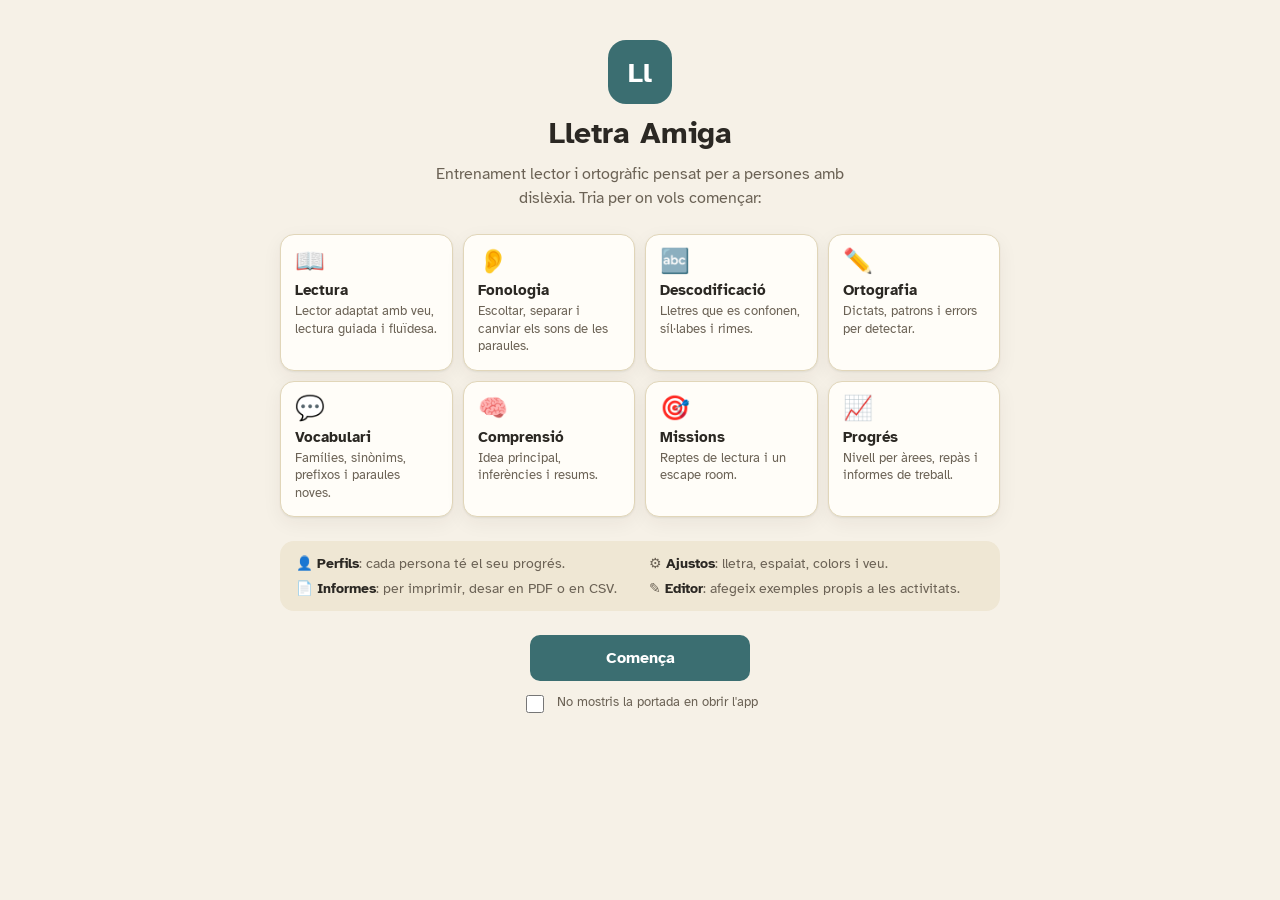
==== index.html @ 25973d30 "Lletra Amiga: app web, APK Android, contingut ampliat i informes - App web separada en HTML, CSS i J" ====
<!doctype html>
<html lang="ca">
<head>
  <meta charset="utf-8" />
  <meta name="viewport" content="width=device-width, initial-scale=1" />
  <title>Lletra Amiga</title>
  <meta name="description" content="Eina d'entrenament lector i ortogràfic per a persones amb dislèxia: lectura adaptada, exercicis i seguiment de progrés." />
  <link rel="preconnect" href="https://fonts.googleapis.com">
  <link rel="stylesheet" href="https://fonts.googleapis.com/css2?family=Atkinson+Hyperlegible:wght@400;700&family=Lexend:wght@400;500;600;700&display=swap">
  <link rel="stylesheet" href="css/styles.css">
</head>
<body>
<!-- ================= PORTADA ================= -->
<div class="cover" id="cover" role="dialog" aria-labelledby="coverTitle" hidden>
  <div class="cover-inner">
    <div class="cover-head">
      <div class="brand-mark" aria-hidden="true">Ll</div>
      <h1 id="coverTitle">Lletra Amiga</h1>
      <p class="cover-lead">Entrenament lector i ortogràfic pensat per a persones amb dislèxia. Tria per on vols començar:</p>
    </div>

    <div class="cover-grid">
      <button class="cover-card" data-go="panel-reader"><span class="cover-icon" aria-hidden="true">📖</span><span class="name">Lectura</span><span class="desc">Lector adaptat amb veu, lectura guiada i fluïdesa.</span></button>
      <button class="cover-card" data-go="panel-fonologia"><span class="cover-icon" aria-hidden="true">👂</span><span class="name">Fonologia</span><span class="desc">Escoltar, separar i canviar els sons de les paraules.</span></button>
      <button class="cover-card" data-go="panel-exercises"><span class="cover-icon" aria-hidden="true">🔤</span><span class="name">Descodificació</span><span class="desc">Lletres que es confonen, síl·labes i rimes.</span></button>
      <button class="cover-card" data-go="panel-dictation"><span class="cover-icon" aria-hidden="true">✏️</span><span class="name">Ortografia</span><span class="desc">Dictats, patrons i errors per detectar.</span></button>
      <button class="cover-card" data-go="panel-vocabulari"><span class="cover-icon" aria-hidden="true">💬</span><span class="name">Vocabulari</span><span class="desc">Famílies, sinònims, prefixos i paraules noves.</span></button>
      <button class="cover-card" data-go="panel-comprensio"><span class="cover-icon" aria-hidden="true">🧠</span><span class="name">Comprensió</span><span class="desc">Idea principal, inferències i resums.</span></button>
      <button class="cover-card" data-go="panel-missions"><span class="cover-icon" aria-hidden="true">🎯</span><span class="name">Missions</span><span class="desc">Reptes de lectura i un escape room.</span></button>
      <button class="cover-card" data-go="panel-progress"><span class="cover-icon" aria-hidden="true">📈</span><span class="name">Progrés</span><span class="desc">Nivell per àrees, repàs i informes de treball.</span></button>
    </div>

    <ul class="cover-tools">
      <li><span aria-hidden="true">👤</span> <b>Perfils</b>: cada persona té el seu progrés.</li>
      <li><span aria-hidden="true">⚙</span> <b>Ajustos</b>: lletra, espaiat, colors i veu.</li>
      <li><span aria-hidden="true">📄</span> <b>Informes</b>: per imprimir, desar en PDF o en CSV.</li>
      <li><span aria-hidden="true">✎</span> <b>Editor</b>: afegeix exemples propis a les activitats.</li>
    </ul>

    <div class="cover-actions">
      <button class="play-btn" id="coverStart">Comença</button>
      <label class="check-row"><input type="checkbox" id="coverSkip"> <span>No mostris la portada en obrir l'app</span></label>
    </div>
  </div>
</div>

<div class="app">
  <header class="topbar">
    <div class="brand">
      <button class="brand-mark brand-home" id="openCover" title="Portada" aria-label="Mostra la portada">Ll</button>
      <div>
        <p class="brand-name">Lletra Amiga</p>
        <p class="brand-tag">Entrenament lector i ortogràfic</p>
      </div>
    </div>
    <nav class="tabs" role="tablist" aria-label="Categories d'activitats" id="mainTabs">
      <button class="tab-btn" role="tab" aria-selected="true" data-target="panel-reader">Lectura</button>
      <button class="tab-btn" role="tab" aria-selected="false" data-target="panel-fonologia">Fonologia</button>
      <button class="tab-btn" role="tab" aria-selected="false" data-target="panel-exercises">Descodificació</button>
      <button class="tab-btn" role="tab" aria-selected="false" data-target="panel-dictation">Ortografia</button>
      <button class="tab-btn" role="tab" aria-selected="false" data-target="panel-vocabulari">Vocabulari</button>
      <button class="tab-btn" role="tab" aria-selected="false" data-target="panel-comprensio">Comprensió</button>
      <button class="tab-btn" role="tab" aria-selected="false" data-target="panel-missions">Missions</button>
      <button class="tab-btn" role="tab" aria-selected="false" data-target="panel-progress">Progrés</button>
    </nav>
    <div class="header-actions">
      <button class="icon-btn" id="openProfiles" aria-haspopup="dialog">👤 <span id="currentProfileName">Perfil 1</span></button>
      <button class="icon-btn" id="openSettings" aria-haspopup="dialog">⚙ Ajustos de lectura</button>
      <button class="icon-btn" id="openAccount" aria-haspopup="dialog" hidden>☁ <span id="accountLabel">Inicia sessió</span></button>
    </div>
  </header>

  <div class="content-banner" id="contentBanner" role="status" hidden>
    <span>Hi ha exemples nous disponibles.</span>
    <button class="ghost-btn" id="contentReload">Fes-los servir ara</button>
  </div>

  <!-- ================= READER ================= -->
  <section class="panel stack" id="panel-reader" role="tabpanel">
    <div class="card stack">
      <div>
        <p class="section-title">Lectura i fluïdesa</p>
        <p class="section-hint">Tria una activitat per començar.</p>
      </div>
      <div class="activity-grid" id="grid-lectura"></div>
      <div id="lector-detail" hidden class="stack">
        <button class="activity-back" id="lector-back">‹ Totes les activitats de lectura</button>
        <div>
          <p class="section-title">Lector adaptat</p>
          <p class="section-hint">Enganxa un text propi o tria'n un d'exemple. Ajusta la lletra, l'espaiat i el fons des d'«Ajustos de lectura».</p>
        </div>
        <div class="reader-toolbar">
          <select class="field" id="sampleSelect">
            <option value="">Tria un text d'exemple…</option>
            <option value="0">La biblioteca del barri</option>
            <option value="1">El dia de la fira</option>
            <option value="2">Un cap de setmana a la muntanya</option>
          </select>
          <button class="ghost-btn" id="loadSample">Carrega'l al lector</button>
        </div>
        <textarea class="field" id="ownText" placeholder="…o enganxa aquí el teu propi text i prem «Actualitza el text»."></textarea>
        <div class="reader-toolbar">
          <button class="ghost-btn" id="updateText">Actualitza el text</button>
          <button class="play-btn" id="playBtn">▶ Llegeix en veu alta</button>
          <button class="ghost-btn" id="stopBtn">Atura</button>
          <span class="section-hint" id="ttsNote"></span>
        </div>
        <div class="text-surface" id="readingSurface" data-tint="none">
          <div class="reading-text adaptive-text" id="readingText"></div>
        </div>
      </div>
      <div id="lectura-detail" hidden class="stack">
        <button class="activity-back" id="lectura-back">‹ Totes les activitats de lectura</button>
        <div id="lectura-view" class="stack"></div>
      </div>
    </div>
  </section>

  <!-- ================= DESCODIFICACIÓ ================= -->
  <section class="panel stack" id="panel-exercises" role="tabpanel" hidden>
    <div class="card stack">
      <div>
        <p class="section-title">Descodificació</p>
        <p class="section-hint">Activitats per treballar la lectura de paraules: reconeixement de lletres, síl·labes i estructura de la paraula.</p>
      </div>
      <div class="activity-grid" id="grid-descodificacio"></div>
      <div id="descodificacio-detail" hidden class="stack">
        <button class="activity-back" id="descodificacio-back">‹ Totes les activitats de descodificació</button>
        <div id="descodificacio-view" class="stack"></div>
      </div>
    </div>
  </section>

  <!-- ================= FONOLOGIA ================= -->
  <section class="panel stack" id="panel-fonologia" role="tabpanel" hidden>
    <div class="card stack">
      <div>
        <p class="section-title">Consciència fonològica</p>
        <p class="section-hint">Activitats centrades en el reconeixement i la manipulació dels sons de la llengua.</p>
      </div>
      <div class="activity-grid" id="grid-fonologia"></div>
      <div id="fonologia-detail" hidden class="stack">
        <button class="activity-back" id="fonologia-back">‹ Totes les activitats de fonologia</button>
        <div id="fonologia-view" class="stack"></div>
      </div>
    </div>
  </section>

  <!-- ================= ORTOGRAFIA ================= -->
  <section class="panel stack" id="panel-dictation" role="tabpanel" hidden>
    <div class="card stack">
      <div>
        <p class="section-title">Ortografia i escriptura</p>
        <p class="section-hint">Activitats de reconeixement i producció escrita per treballar l'ortografia.</p>
      </div>
      <div class="activity-grid" id="grid-ortografia"></div>
      <div id="ortografia-detail" hidden class="stack">
        <button class="activity-back" id="ortografia-back">‹ Totes les activitats d'ortografia</button>
        <div id="ortografia-view" class="stack"></div>
      </div>
    </div>
  </section>

  <!-- ================= VOCABULARI ================= -->
  <section class="panel stack" id="panel-vocabulari" role="tabpanel" hidden>
    <div class="card stack">
      <div>
        <p class="section-title">Vocabulari i morfologia</p>
        <p class="section-hint">Activitats per ampliar el vocabulari i treballar l'estructura de les paraules.</p>
      </div>
      <div class="activity-grid" id="grid-vocabulari"></div>
      <div id="vocabulari-detail" hidden class="stack">
        <button class="activity-back" id="vocabulari-back">‹ Totes les activitats de vocabulari</button>
        <div id="vocabulari-view" class="stack"></div>
      </div>
    </div>
  </section>

  <!-- ================= COMPRENSIÓ ================= -->
  <section class="panel stack" id="panel-comprensio" role="tabpanel" hidden>
    <div class="card stack">
      <div>
        <p class="section-title">Comprensió lectora</p>
        <p class="section-hint">Activitats per treballar la comprensió d'allò llegit, més enllà de la descodificació.</p>
      </div>
      <div class="activity-grid" id="grid-comprensio"></div>
      <div id="comprensio-detail" hidden class="stack">
        <button class="activity-back" id="comprensio-back">‹ Totes les activitats de comprensió</button>
        <div id="comprensio-view" class="stack"></div>
      </div>
    </div>
  </section>

  <!-- ================= MISSIONS ================= -->
  <section class="panel stack" id="panel-missions" role="tabpanel" hidden>
    <div class="card stack">
      <div>
        <p class="section-title">Missions i gamificació</p>
        <p class="section-hint">Reptes que donen una finalitat concreta a la lectura, combinant altres activitats.</p>
      </div>
      <div class="activity-grid" id="grid-missions"></div>
      <div id="missions-detail" hidden class="stack">
        <button class="activity-back" id="missions-back">‹ Totes les activitats de missions</button>
        <div id="missions-view" class="stack"></div>
      </div>
    </div>
  </section>

  <!-- ================= PROGRESS ================= -->
  <section class="panel stack" id="panel-progress" role="tabpanel" hidden>
    <div class="card stack">
      <div class="progress-head">
        <p class="section-title">El teu progrés</p>
        <button class="ghost-btn" id="openReport" aria-haspopup="dialog">📄 Informe de treball</button>
      </div>
      <div class="tiles" id="progressTiles"></div>
      <div>
        <p class="section-title" style="margin-bottom:2px;">Perfil de progrés</p>
        <p class="section-hint" style="margin-bottom:6px;">Nivell (1-5) estimat automàticament a partir de la teva precisió recent a cada àrea.</p>
        <div id="progressRadar"></div>
        <div class="level-grid" id="domainLevels" style="margin-top:12px;"></div>
      </div>
      <div>
        <p class="section-title" style="margin-bottom:10px;">Activitat dels últims 7 dies</p>
        <div class="week-chart" id="weekChart"></div>
      </div>
      <div>
        <p class="section-title" style="margin-bottom:6px;">Com t'ha anat llegir avui?</p>
        <div id="selfEvalWidget"></div>
      </div>
      <div>
        <p class="section-title" style="margin-bottom:2px;">Repàs espaiat i quadern d'errors</p>
        <p class="section-hint" style="margin-bottom:10px;">Els exercicis que et costen més es tornen a proposar aquí al cap d'uns dies, perquè els repassis just a temps.</p>
        <div id="reviewSection"></div>
      </div>
      <div>
        <p class="section-title" style="margin-bottom:10px;">Precisió per exercici</p>
        <div class="bar-rows" id="accuracyBars"></div>
      </div>
      <div class="reset-row">
        <button class="link-btn" id="resetProgress">Esborra tot el progrés desat</button>
      </div>
    </div>
  </section>
</div>

<div class="drawer-backdrop" id="drawerBackdrop" hidden>
  <div class="drawer" role="dialog" aria-label="Ajustos de lectura">
    <div class="drawer-head">
      <p class="section-title">Ajustos de lectura</p>
      <button class="close-btn" id="closeSettings" aria-label="Tanca els ajustos">✕</button>
    </div>

    <div class="field-group">
      <p class="field-label">Tema</p>
      <div class="segmented" id="themeSeg">
        <button data-value="light" aria-pressed="false">Clar</button>
        <button data-value="system" aria-pressed="true">Sistema</button>
        <button data-value="dark" aria-pressed="false">Fosc</button>
      </div>
    </div>

    <div class="field-group">
      <p class="field-label">Tipus de lletra</p>
      <div class="segmented" id="fontSeg">
        <button data-value="lexend" aria-pressed="true">Lexend</button>
        <button data-value="atkinson" aria-pressed="false">Atkinson</button>
      </div>
      <p class="field-note">Totes dues estan dissenyades per facilitar la lectura i diferenciar bé lletres com b/d/p/q.</p>
    </div>

    <div class="field-group">
      <p class="field-label">Mida del text</p>
      <input type="range" id="sizeRange" min="16" max="30" value="20" step="1">
      <div class="range-row"><span>Petit</span><span id="sizeValue">20px</span><span>Gran</span></div>
    </div>

    <div class="field-group">
      <p class="field-label">Interlineat</p>
      <input type="range" id="lineRange" min="1.3" max="2.2" value="1.8" step="0.1">
      <div class="range-row"><span>Ajustat</span><span id="lineValue">1.8</span><span>Ampli</span></div>
    </div>

    <div class="field-group">
      <p class="field-label">Espaiat entre lletres</p>
      <input type="range" id="trackRange" min="0" max="0.15" value="0.02" step="0.01">
      <div class="range-row"><span>Cap</span><span id="trackValue">0.02em</span><span>Molt</span></div>
    </div>

    <div class="field-group">
      <div class="toggle-row">
        <div>
          <p class="field-label">Ressaltar l'inici de les paraules</p>
          <p class="field-note">Marca en negreta el principi de cada paraula per guiar la lectura.</p>
        </div>
        <label class="switch">
          <input type="checkbox" id="bionicToggle">
          <span class="track"><span class="knob"></span></span>
        </label>
      </div>
    </div>

    <div class="field-group">
      <p class="field-label">To de fons del text</p>
      <div class="swatch-row" id="tintRow">
        <button class="swatch" data-tint="none" aria-pressed="true" style="background:var(--surface-2);" title="Cap"></button>
        <button class="swatch" data-tint="cream" aria-pressed="false" style="background:#F3ECD2;" title="Crema"></button>
        <button class="swatch" data-tint="blue" aria-pressed="false" style="background:#E2ECF4;" title="Blau"></button>
        <button class="swatch" data-tint="green" aria-pressed="false" style="background:#E4EFE1;" title="Verd"></button>
        <button class="swatch" data-tint="pink" aria-pressed="false" style="background:#F5E6EB;" title="Rosa"></button>
        <button class="swatch" data-tint="grey" aria-pressed="false" style="background:#E7E7E4;" title="Gris"></button>
      </div>
    </div>

    <div class="field-group">
      <p class="field-label">Velocitat de la veu</p>
      <input type="range" id="rateRange" min="0.6" max="1.2" value="0.9" step="0.05">
      <div class="range-row"><span>Lenta</span><span id="rateValue">0.9×</span><span>Normal</span></div>
    </div>

    <div class="field-group content-group">
      <p class="field-label">Exemples i contingut</p>
      <p class="field-note" id="contentSummary"></p>
      <label class="field-note" for="contentUrl">Adreça d'un paquet de contingut compartit (opcional). Cada vegada que s'obre l'app, se'n baixen les novetats.</label>
      <input class="field" id="contentUrl" type="url" inputmode="url" autocomplete="off" spellcheck="false" placeholder="https://…/contingut.json">
      <div class="reader-toolbar">
        <button class="ghost-btn" id="contentRefresh">Desa i actualitza</button>
        <a class="ghost-btn" id="contentEditor" href="editor.html">✎ Editor de contingut</a>
      </div>
      <p class="field-note" id="contentStatus" role="status"></p>
    </div>
  </div>
</div>

<div class="drawer-backdrop report-backdrop" id="reportBackdrop" hidden>
  <div class="report-shell" role="dialog" aria-label="Informe de treball">
    <div class="report-toolbar" id="reportToolbar"></div>
    <article class="report-doc" id="reportDoc"></article>
  </div>
</div>

<div class="drawer-backdrop" id="profileBackdrop" hidden>
  <div class="drawer" role="dialog" aria-label="Gestiona perfils">
    <div class="drawer-head">
      <p class="section-title">Perfils</p>
      <button class="close-btn" id="closeProfiles" aria-label="Tanca la gestió de perfils">✕</button>
    </div>
    <p class="section-hint">Cada perfil desa el seu propi progrés i ajustos de lectura en aquest dispositiu. Útil si diverses persones (per exemple, diferents alumnes) fan servir la mateixa app.</p>
    <div class="stack" id="profileList"></div>
    <div class="reader-toolbar">
      <input class="field" id="newProfileName" placeholder="Nom del nou perfil…" style="flex:1;">
      <button class="ghost-btn" id="addProfile">Afegeix perfil</button>
    </div>
  </div>
</div>

<div class="drawer-backdrop" id="accountBackdrop" hidden>
  <div class="drawer" role="dialog" aria-label="Compte">
    <div class="drawer-head">
      <p class="section-title">Compte</p>
      <button class="close-btn" id="closeAccount" aria-label="Tanca el compte">✕</button>
    </div>

    <div class="stack" id="accountSignedOut">
      <p class="section-hint">Inicia sessió per desar els perfils i el progrés al núvol i recuperar-los des de qualsevol dispositiu. El compte l'ha de crear una persona adulta (família o professional); els infants fan servir perfils dins del compte.</p>
      <div class="field-group">
        <label class="field-label" for="accountEmail">Correu electrònic</label>
        <input class="field" id="accountEmail" type="email" autocomplete="email" placeholder="nom@exemple.cat">
      </div>
      <label class="check-row">
        <input type="checkbox" id="accountAdult">
        <span>Confirmo que soc una persona adulta i que accepto la política de privacitat.</span>
      </label>
      <button class="play-btn" id="accountSend">Envia'm l'enllaç d'accés</button>
      <button class="ghost-btn" id="accountGoogle" hidden>Entra amb Google</button>
      <p class="field-note">No cal contrasenya: rebràs un enllaç per correu per entrar.</p>
    </div>

    <div class="stack" id="accountSignedIn" hidden>
      <p class="section-hint">Sessió iniciada com a <strong id="accountUserEmail"></strong>.</p>
      <p class="field-note" id="accountSyncState" aria-live="polite"></p>
      <div class="reader-toolbar">
        <button class="ghost-btn" id="accountSyncNow">Sincronitza ara</button>
        <button class="ghost-btn" id="accountSignOut">Tanca la sessió</button>
      </div>
      <p class="field-note">En tancar la sessió, els perfils s'esborren d'aquest dispositiu però continuen desats al compte.</p>
    </div>

    <p class="field-note" id="accountStatus" role="status" aria-live="polite"></p>
  </div>
</div>

<script src="js/config.js"></script>
<script src="js/cloud.js"></script>
<script src="js/banks.js"></script>
<script src="js/content.js"></script>
<script src="js/reports.js"></script>
<script src="js/app.js"></script>
</body>
</html>
---- css/styles.css ----
:root{
  --bg:#F6F1E7;
  --surface:#FFFDF8;
  --surface-2:#EFE7D4;
  --border:#E1D6B9;
  --ink:#2B2823;
  --ink-secondary:#6B6255;
  --ink-muted:#948A78;
  --accent:#3B6E71;
  --accent-strong:#2E5457;
  --accent-soft:#DCEAE9;
  --accent-contrast:#FFFFFF;
  --success:#3F7D4F;
  --success-soft:#E1EFE2;
  --warning:#A8722B;
  --warning-soft:#F6E9D3;
  --radius-sm:8px;
  --radius-md:14px;
  --radius-lg:22px;
  --shadow-card:0 1px 2px rgba(43,40,35,.07), 0 6px 20px rgba(43,40,35,.06);
  --font-display:'Atkinson Hyperlegible', 'Segoe UI', sans-serif;
  --font-reading:'Lexend', 'Segoe UI', sans-serif;
  --reading-size:20px;
  --reading-line:1.8;
  --reading-tracking:0.02em;
}
@media (prefers-color-scheme: dark){
  :root:not([data-theme="light"]){
    --bg:#1E1C17; --surface:#262319; --surface-2:#332E22; --border:#443E2E;
    --ink:#EEE7D7; --ink-secondary:#BBB09A; --ink-muted:#8C8474;
    --accent:#82BBB6; --accent-strong:#B3DAD5; --accent-soft:#2B4443; --accent-contrast:#12201F;
    --success:#83C08F; --success-soft:#243A2A; --warning:#E3B06B; --warning-soft:#3B2E17;
    --shadow-card:0 1px 2px rgba(0,0,0,.3), 0 6px 20px rgba(0,0,0,.35);
  }
}
:root[data-theme="dark"]{
  --bg:#1E1C17; --surface:#262319; --surface-2:#332E22; --border:#443E2E;
  --ink:#EEE7D7; --ink-secondary:#BBB09A; --ink-muted:#8C8474;
  --accent:#82BBB6; --accent-strong:#B3DAD5; --accent-soft:#2B4443; --accent-contrast:#12201F;
  --success:#83C08F; --success-soft:#243A2A; --warning:#E3B06B; --warning-soft:#3B2E17;
  --shadow-card:0 1px 2px rgba(0,0,0,.3), 0 6px 20px rgba(0,0,0,.35);
}

*{box-sizing:border-box;}
body{
  background:var(--bg);
  color:var(--ink);
  font-family:var(--font-display);
  -webkit-font-smoothing:antialiased;
}
h1,h2,h3{font-family:var(--font-display); text-wrap:balance; margin:0;}
p{margin:0;}
button{font-family:inherit; cursor:pointer;}
input,select,textarea{font-family:inherit;}
:focus-visible{outline:3px solid var(--accent); outline-offset:2px;}

.app{max-width:920px; margin:0 auto; padding:20px 20px 64px;}

/* ---------- Header ---------- */
.topbar{
  display:flex; align-items:center; gap:16px; flex-wrap:wrap;
  padding:14px 0 18px; border-bottom:1px solid var(--border); margin-bottom:20px;
}
.brand{display:flex; align-items:center; gap:12px;}
.brand-mark{
  width:44px; height:44px; border-radius:12px; background:var(--accent); color:var(--accent-contrast);
  display:flex; align-items:center; justify-content:center; font-weight:700; font-size:19px; flex:none;
  letter-spacing:0.01em;
}
.brand-name{font-size:19px; font-weight:700; color:var(--ink); line-height:1.2;}
.brand-tag{font-size:12.5px; color:var(--ink-secondary); margin-top:2px;}

.tabs{display:flex; gap:4px; background:var(--surface-2); padding:4px; border-radius:999px; flex-wrap:wrap;}
.tab-btn{
  border:none; background:transparent; color:var(--ink-secondary); font-size:14.5px; font-weight:600;
  padding:9px 16px; border-radius:999px; white-space:nowrap;
}
.tab-btn[aria-selected="true"]{background:var(--accent); color:var(--accent-contrast);}
.tab-btn:hover:not([aria-selected="true"]){background:var(--surface); color:var(--ink);}

.header-actions{margin-left:auto; display:flex; gap:8px;}
.icon-btn{
  display:flex; align-items:center; gap:8px; background:var(--surface); border:1px solid var(--border);
  color:var(--ink); font-size:14px; font-weight:600; padding:10px 14px; border-radius:999px;
}
.icon-btn:hover{border-color:var(--accent);}

/* ---------- Panels & cards ---------- */
.panel[hidden]{display:none;}
.card{
  background:var(--surface); border:1px solid var(--border); border-radius:var(--radius-lg);
  box-shadow:var(--shadow-card); padding:22px;
}
.stack{display:flex; flex-direction:column; gap:18px;}
.stack[hidden]{display:none;}
.section-title{font-size:15.5px; font-weight:700; color:var(--ink); margin-bottom:2px;}
.section-hint{font-size:13.5px; color:var(--ink-secondary); line-height:1.5;}

.subtabs{display:flex; gap:8px; flex-wrap:wrap;}
.subtab-btn{
  border:1px solid var(--border); background:var(--surface); color:var(--ink-secondary);
  font-size:13.5px; font-weight:600; padding:8px 14px; border-radius:10px;
}
.subtab-btn[aria-selected="true"]{border-color:var(--accent); background:var(--accent-soft); color:var(--accent-strong);}

/* ---------- Reader ---------- */
.reader-toolbar{display:flex; gap:10px; flex-wrap:wrap; align-items:center;}
select.field, textarea.field, input.field{
  background:var(--surface-2); border:1px solid var(--border); border-radius:10px; color:var(--ink);
  padding:9px 12px; font-size:13.5px;
}
.play-btn{
  display:flex; align-items:center; gap:8px; background:var(--accent); color:var(--accent-contrast);
  border:none; border-radius:10px; padding:10px 18px; font-size:14px; font-weight:700;
}
.play-btn:hover{background:var(--accent-strong);}
.ghost-btn{
  background:transparent; border:1px solid var(--border); color:var(--ink-secondary);
  border-radius:10px; padding:10px 14px; font-size:13.5px; font-weight:600;
}
.ghost-btn:hover{border-color:var(--accent); color:var(--accent-strong);}

.text-surface{
  border-radius:var(--radius-md); padding:26px; min-height:180px;
  background:var(--surface-2); border:1px solid var(--border);
}
.text-surface[data-tint="cream"]{background:#F3ECD2; border-color:#E4D9AE; color:#332B12;}
.text-surface[data-tint="blue"]{background:#E2ECF4; border-color:#C9DBEA; color:#1E2C38;}
.text-surface[data-tint="green"]{background:#E4EFE1; border-color:#CBE0C4; color:#20301E;}
.text-surface[data-tint="pink"]{background:#F5E6EB; border-color:#E9CBD6; color:#3A222A;}
.text-surface[data-tint="grey"]{background:#E7E7E4; border-color:#D2D2CC; color:#252420;}

.reading-text, .adaptive-text{
  font-family:var(--font-reading); font-size:var(--reading-size); line-height:var(--reading-line);
  letter-spacing:var(--reading-tracking); max-width:66ch;
}
.reading-text .word{padding:0 1px; border-radius:4px;}
.reading-text .word.active{background:var(--accent-soft); color:var(--accent-strong); box-shadow:0 0 0 2px var(--accent-soft);}

textarea.field{width:100%; min-height:90px; resize:vertical; line-height:1.5;}

/* ---------- Settings drawer ---------- */
.drawer-backdrop{
  position:fixed; inset:0; background:rgba(20,18,14,.35); display:flex; justify-content:flex-end; z-index:50;
}
.drawer-backdrop[hidden]{display:none;}
.drawer{
  width:min(360px, 92vw); height:100%; background:var(--surface); border-left:1px solid var(--border);
  padding:22px; overflow-y:auto; display:flex; flex-direction:column; gap:20px;
}
.drawer-head{display:flex; align-items:center; justify-content:space-between;}
.field-group{display:flex; flex-direction:column; gap:8px;}
.field-label{font-size:13px; font-weight:700; color:var(--ink);}
.field-note{font-size:12px; color:var(--ink-muted);}
.segmented{display:flex; background:var(--surface-2); border-radius:10px; padding:3px; gap:3px;}
.segmented button{
  flex:1; border:none; background:transparent; color:var(--ink-secondary); font-size:12.5px; font-weight:600;
  padding:8px 6px; border-radius:8px;
}
.segmented button[aria-pressed="true"]{background:var(--accent); color:var(--accent-contrast);}
input[type="range"]{width:100%; accent-color:var(--accent);}
.range-row{display:flex; justify-content:space-between; font-size:11.5px; color:var(--ink-muted);}
.swatch-row{display:flex; gap:8px; flex-wrap:wrap;}
.swatch{
  width:34px; height:34px; border-radius:9px; border:2px solid var(--border); cursor:pointer;
}
.swatch[aria-pressed="true"]{border-color:var(--accent); box-shadow:0 0 0 2px var(--accent-soft);}
.toggle-row{display:flex; align-items:center; justify-content:space-between; gap:12px;}
.switch{position:relative; width:42px; height:24px; flex:none;}
.switch input{opacity:0; width:0; height:0;}
.switch .track{position:absolute; inset:0; background:var(--surface-2); border:1px solid var(--border); border-radius:999px; transition:.15s;}
.switch .knob{position:absolute; top:2px; left:2px; width:18px; height:18px; border-radius:50%; background:var(--ink-muted); transition:.15s;}
.switch input:checked + .track{background:var(--accent-soft); border-color:var(--accent);}
.switch input:checked + .track .knob{transform:translateX(18px); background:var(--accent);}
.close-btn{background:none; border:none; color:var(--ink-secondary); font-size:20px; line-height:1; padding:4px;}

/* ---------- Exercises ---------- */
.letters-grid{
  display:grid; grid-template-columns:repeat(auto-fill, minmax(52px,1fr)); gap:8px;
}
.letter-cell{
  aspect-ratio:1; border-radius:10px; border:1px solid var(--border); background:var(--surface-2);
  font-family:var(--font-reading); font-size:26px; color:var(--ink); display:flex; align-items:center; justify-content:center;
}
.letter-cell:hover:not(:disabled){border-color:var(--accent);}
.letter-cell.selected{background:var(--accent-soft); border-color:var(--accent); color:var(--accent-strong);}
.letter-cell.found{background:var(--success-soft); border-color:var(--success); color:var(--success);}
.letter-cell.wrong{background:var(--warning-soft); border-color:var(--warning); color:var(--warning);}
.letter-cell:disabled{cursor:default;}

.prompt-word{font-size:38px; font-weight:600; font-family:var(--font-reading);}
.choice-row{display:flex; gap:10px; flex-wrap:wrap;}
.choice-btn{
  background:var(--surface-2); border:1px solid var(--border); color:var(--ink); font-family:var(--font-reading);
  font-size:17px; font-weight:600; padding:12px 20px; border-radius:12px; min-width:64px;
}
.choice-btn:hover:not(:disabled){border-color:var(--accent);}
.choice-btn.correct{background:var(--success-soft); border-color:var(--success); color:var(--success);}
.choice-btn.incorrect{background:var(--warning-soft); border-color:var(--warning); color:var(--warning);}
.choice-btn.selected{background:var(--accent-soft); border-color:var(--accent); color:var(--accent-strong);}

.feedback-banner{
  display:flex; align-items:center; gap:10px; padding:12px 14px; border-radius:10px; font-size:14px; font-weight:600;
}
.feedback-banner.ok{background:var(--success-soft); color:var(--success);}
.feedback-banner.bad{background:var(--warning-soft); color:var(--warning);}

.score-pill{font-size:12.5px; font-weight:700; color:var(--ink-secondary); font-variant-numeric:tabular-nums;}

.dict-word{font-size:14px; color:var(--ink-secondary); margin-top:4px;}
.dict-word b{color:var(--ink); font-weight:700;}
.diff-line{display:flex; flex-wrap:wrap; gap:6px; font-family:var(--font-reading); font-size:var(--reading-size); line-height:1.7;}
.diff-line span{padding:1px 3px; border-radius:5px;}
.diff-line span.match{background:var(--success-soft); color:var(--success);}
.diff-line span.miss{background:var(--warning-soft); color:var(--warning);}

/* ---------- Progress ---------- */
.tiles{display:grid; grid-template-columns:repeat(auto-fit, minmax(140px,1fr)); gap:12px;}
.tile{background:var(--surface-2); border:1px solid var(--border); border-radius:var(--radius-md); padding:16px;}
.tile-value{font-size:26px; font-weight:700; font-variant-numeric:tabular-nums; color:var(--ink);}
.tile-label{font-size:12.5px; color:var(--ink-secondary); margin-top:4px;}

.week-chart{display:flex; align-items:flex-end; gap:10px; height:120px; padding-top:14px;}
.week-col{flex:1; display:flex; flex-direction:column; align-items:center; gap:6px; height:100%; justify-content:flex-end;}
.week-bar{width:100%; max-width:30px; background:var(--accent); border-radius:6px 6px 3px 3px; min-height:4px;}
.week-col.today .week-bar{background:var(--accent-strong); box-shadow:0 0 0 2px var(--accent-soft);}
.week-count{font-size:11px; color:var(--ink-muted); font-variant-numeric:tabular-nums;}
.week-label{font-size:12px; color:var(--ink-secondary); font-weight:600;}

.bar-rows{display:flex; flex-direction:column; gap:12px;}
.bar-row{display:grid; grid-template-columns:110px 1fr 48px; align-items:center; gap:12px; font-size:13px;}
.bar-row .label{color:var(--ink-secondary); font-weight:600;}
.bar-track{height:10px; background:var(--surface-2); border-radius:999px; overflow:hidden;}
.bar-fill{height:100%; background:var(--accent); border-radius:999px;}
.bar-row .value{text-align:right; font-variant-numeric:tabular-nums; color:var(--ink);}

.reset-row{display:flex; justify-content:flex-end;}
.link-btn{background:none; border:none; color:var(--ink-muted); font-size:12.5px; text-decoration:underline; padding:4px;}
.link-btn:hover{color:var(--warning);}

/* ---------- Progress profile (Fase 8) ---------- */
.radar-wrap{display:flex; justify-content:center; padding:6px 0;}
.level-grid{display:grid; grid-template-columns:repeat(auto-fit, minmax(160px,1fr)); gap:10px;}
.level-card{background:var(--surface-2); border:1px solid var(--border); border-radius:var(--radius-sm); padding:10px 12px; display:flex; align-items:center; justify-content:space-between; gap:8px;}
.level-card .name{font-size:12.5px; font-weight:600; color:var(--ink-secondary);}
.level-pill{background:var(--accent-soft); color:var(--accent-strong); font-size:12px; font-weight:700; padding:3px 9px; border-radius:999px; white-space:nowrap;}

.eval-row{display:flex; gap:8px; flex-wrap:wrap;}
.eval-btn{border:1px solid var(--border); background:var(--surface); font-size:20px; padding:8px 12px; border-radius:10px; line-height:1;}
.eval-btn.active{border-color:var(--accent); background:var(--accent-soft); box-shadow:0 0 0 2px var(--accent-soft);}
.eval-note{font-size:12.5px; color:var(--ink-secondary); margin-top:8px;}

.review-list{display:flex; flex-direction:column; gap:8px;}
.review-item{display:flex; align-items:center; gap:10px; background:var(--surface-2); border:1px solid var(--border); border-radius:var(--radius-sm); padding:10px 12px; flex-wrap:wrap;}
.review-item .name{flex:1; min-width:140px; font-size:13.5px; font-weight:600; color:var(--ink);}
.due-badge{font-size:11.5px; font-weight:700; padding:3px 9px; border-radius:999px; white-space:nowrap;}
.due-badge.today{background:var(--warning-soft); color:var(--warning);}
.due-badge.upcoming{background:var(--surface); color:var(--ink-muted); border:1px solid var(--border);}
.sema-row{display:flex; gap:4px; flex-wrap:wrap;}
.sema-btn{border:1px solid var(--border); background:var(--surface); font-size:11.5px; padding:5px 8px; border-radius:8px; color:var(--ink-secondary);}
.sema-btn:hover{border-color:var(--accent); color:var(--accent-strong);}
.review-empty{font-size:13.5px; color:var(--ink-secondary); padding:4px 0;}

@media (max-width:640px){
  .bar-row{grid-template-columns:88px 1fr 40px;}
  .prompt-word{font-size:30px;}
}

/* ---------- Activity grid ---------- */
.activity-grid{display:grid; grid-template-columns:repeat(auto-fill, minmax(220px,1fr)); gap:12px;}
.activity-grid[hidden]{display:none;}
.activity-card{
  text-align:left; background:var(--surface-2); border:1px solid var(--border); border-radius:var(--radius-md);
  padding:16px; display:flex; flex-direction:column; gap:6px; min-height:92px;
}
.activity-card:hover:not(:disabled){border-color:var(--accent);}
.activity-card:disabled{opacity:.55; cursor:default;}
.activity-card .name{font-size:14.5px; font-weight:700; color:var(--ink);}
.activity-card .desc{font-size:12.5px; color:var(--ink-secondary); line-height:1.4;}
.activity-card .soon{font-size:11px; font-weight:700; color:var(--warning); text-transform:uppercase; letter-spacing:.03em;}
.activity-back{
  align-self:flex-start; display:inline-flex; align-items:center; gap:6px; cursor:pointer;
  background:var(--accent-soft); color:var(--accent-strong); border:1px solid var(--accent);
  border-radius:999px; padding:8px 16px; font-weight:700; font-size:14px;
}
.activity-back:hover{background:var(--surface); }

/* Activitat oberta: pantalla pròpia; per canviar d'activitat o de categoria cal tornar enrere. */
html.in-activity .tabs{display:none;}
html.in-activity .panel > .card > :first-child{display:none;}
.soon-block{margin-top:6px; padding-top:18px; border-top:1px solid var(--border);}

/* ---------- Profile modal ---------- */
#profileBackdrop{align-items:center; justify-content:center; padding:20px;}
#profileBackdrop .drawer{width:min(420px, 92vw); height:auto; max-height:80vh; border-radius:var(--radius-lg);}
.profile-row{
  display:flex; align-items:center; gap:6px; padding:10px 12px; border-radius:12px;
  border:1px solid var(--border); background:var(--surface-2);
}
.profile-row[data-active="true"]{border-color:var(--accent); background:var(--accent-soft);}
.profile-row .name{
  flex:1; text-align:left; background:none; border:none; padding:2px 0;
  font-family:inherit; font-size:14px; font-weight:600; color:var(--ink);
}
.profile-row .mini-btn{
  background:none; border:none; color:var(--ink-secondary); font-size:15px; padding:5px 7px; border-radius:8px;
}
.profile-row .mini-btn:hover:not(:disabled){color:var(--accent-strong); background:var(--surface);}
.profile-row .mini-btn:disabled{opacity:.35; cursor:default;}

/* ---------- Compte (js/cloud.js) ---------- */
.icon-btn[hidden], .ghost-btn[hidden], .play-btn[hidden]{display:none;}
.check-row{display:flex; gap:10px; align-items:flex-start; font-size:13px; color:var(--ink-secondary); line-height:1.45;}
.check-row input{margin-top:2px; width:18px; height:18px; accent-color:var(--accent); flex:none;}
#accountSend{justify-content:center;}

/* ---------- Contingut (js/content.js) ---------- */
.content-banner{
  display:flex; align-items:center; justify-content:space-between; gap:12px; flex-wrap:wrap;
  background:var(--accent-soft); color:var(--accent-strong); border:1px solid var(--accent);
  border-radius:var(--radius-md); padding:10px 14px; margin-bottom:16px; font-size:14px; font-weight:600;
}
.content-banner[hidden], .content-group[hidden]{display:none;}
a.ghost-btn{text-decoration:none; display:inline-flex; align-items:center;}

/* ---------- Informe de treball (js/reports.js) ---------- */
.progress-head{display:flex; align-items:center; justify-content:space-between; gap:12px; flex-wrap:wrap;}
.progress-head .ghost-btn[hidden]{display:none;}
.report-backdrop{justify-content:center; align-items:flex-start; padding:24px 16px; overflow-y:auto; overscroll-behavior:contain;}
.report-shell{
  width:min(860px, 100%); background:var(--surface); border:1px solid var(--border);
  border-radius:var(--radius-lg); box-shadow:var(--shadow-card); display:flex; flex-direction:column;
}
.report-toolbar{padding:18px 22px; border-bottom:1px solid var(--border); display:flex; flex-direction:column; gap:14px;}
.report-bar-head{display:flex; align-items:center; justify-content:space-between;}
.report-controls{display:flex; gap:12px; flex-wrap:wrap; align-items:flex-end;}
.report-controls .field-group{min-width:200px; flex:1;}
.report-custom{display:flex; gap:12px; flex-wrap:wrap; flex:1 1 100%;}
.report-custom[hidden]{display:none;}
.report-custom .field-group{min-width:150px;}

.report-doc{padding:26px 30px 32px; color:var(--ink); font-size:14px; line-height:1.5;}
.report-doc section{margin-top:22px;}
.report-doc h1{font-size:22px;}
.report-doc h2{font-size:15.5px; margin-bottom:10px; padding-bottom:6px; border-bottom:1px solid var(--border);}
.r-head{display:flex; align-items:center; gap:14px;}
.r-brand{width:44px; height:44px; border-radius:12px; background:var(--accent); color:var(--accent-contrast); display:flex; align-items:center; justify-content:center; font-weight:700; font-size:19px; flex:none;}
.r-sub{font-size:13px; color:var(--ink-secondary);}
.r-meta{display:flex; flex-wrap:wrap; gap:10px 28px; margin:18px 0 0; padding:12px 16px; background:var(--surface-2); border-radius:var(--radius-sm);}
.r-meta dt{font-size:11.5px; color:var(--ink-secondary); text-transform:uppercase; letter-spacing:.04em;}
.r-meta dd{margin:2px 0 0; font-weight:700;}
.r-tiles{display:grid; grid-template-columns:repeat(auto-fit, minmax(150px,1fr)); gap:10px;}
.r-tile{background:var(--surface-2); border:1px solid var(--border); border-radius:var(--radius-sm); padding:12px 14px; display:flex; flex-direction:column; gap:2px;}
.r-tile-v{font-size:22px; font-weight:700; font-variant-numeric:tabular-nums;}
.r-tile-l{font-size:12.5px; color:var(--ink-secondary);}
.r-note{font-size:12.5px; color:var(--ink-secondary); margin-top:8px;}
.r-empty{margin-top:10px; color:var(--ink-secondary);}
.r-list{margin:0; padding-left:20px; display:flex; flex-direction:column; gap:4px;}
.r-scroll{overflow-x:auto;}
.r-table{width:100%; border-collapse:collapse; font-size:13.5px;}
.r-table th{text-align:left; font-size:12px; color:var(--ink-secondary); font-weight:700; padding:6px 8px; border-bottom:1px solid var(--border);}
.r-table td{padding:7px 8px; border-bottom:1px solid var(--border); vertical-align:middle;}
.r-table .n{text-align:right; font-variant-numeric:tabular-nums; white-space:nowrap;}
.r-bar{display:inline-block; width:90px; height:8px; background:var(--surface-2); border-radius:999px; overflow:hidden; vertical-align:middle; margin-right:6px;}
.r-bar-fill{display:block; height:100%; background:var(--accent); border-radius:999px;}
.r-chart{display:flex; align-items:flex-end; gap:3px; height:130px; padding-top:16px;}
.r-col{flex:1; min-width:0; height:100%; display:flex; flex-direction:column; align-items:center; justify-content:flex-end; gap:3px;}
.r-col-bar{width:100%; max-width:22px; background:var(--accent); border-radius:4px 4px 2px 2px; min-height:2px;}
.r-col-v{font-size:10px; color:var(--ink-muted); font-variant-numeric:tabular-nums;}
.r-col-l{font-size:9.5px; color:var(--ink-secondary); white-space:nowrap; overflow:hidden; max-width:100%;}
.r-evals{display:flex; flex-wrap:wrap; gap:8px;}
.r-eval{background:var(--surface-2); border:1px solid var(--border); border-radius:999px; padding:4px 10px; font-size:13px;}
.r-notes{width:100%; min-height:110px;}
.print-only{display:none;}
.r-notes-print{min-height:90px; border:1px solid var(--border); border-radius:var(--radius-sm); padding:10px 12px; white-space:normal;}

@media (max-width:640px){
  .report-backdrop{padding:0;}
  .report-shell{border-radius:0; border:none; min-height:100%;}
  .report-doc{padding:18px 16px 28px;}
  .report-toolbar{padding:14px 16px;}
  .r-bar{display:none;}
  .r-table{font-size:13px;}
  .r-table th, .r-table td{padding:6px 5px;}
}

@media print{
  @page{ margin:16mm 14mm; }
  /* L'informe s'imprimeix sempre amb colors clars, encara que l'app estigui en tema fosc. */
  :root{
    --bg:#fff !important; --surface:#fff !important; --surface-2:#F3F0E8 !important; --border:#D6CFBF !important;
    --ink:#111 !important; --ink-secondary:#444 !important; --ink-muted:#666 !important;
    --accent:#3B6E71 !important; --accent-strong:#2E5457 !important; --accent-contrast:#fff !important;
  }
  body.report-open{background:#fff;}
  body.report-open > *:not(#reportBackdrop){display:none !important;}
  body.report-open #reportBackdrop{position:static; display:block; padding:0; background:none; overflow:visible;}
  body.report-open .report-shell{border:none; box-shadow:none; width:auto; margin:0; border-radius:0;}
  body.report-open .report-toolbar, body.report-open .no-print{display:none !important;}
  body.report-open .print-only{display:block;}
  .report-doc{padding:0; color:#000; font-size:11.5pt;}
  .report-doc section{break-inside:auto;}
  .report-doc h2{break-after:avoid;}
  .r-table tr, .r-tile, .r-break-avoid{break-inside:avoid;}
  .r-bar, .r-bar-fill, .r-col-bar, .r-brand, .r-meta, .r-tile{-webkit-print-color-adjust:exact; print-color-adjust:exact;}
}

/* ---------- Portada ---------- */
.brand-home{border:none; cursor:pointer; font-family:inherit;}
.cover{position:fixed; inset:0; z-index:70; background:var(--bg); overflow-y:auto; overscroll-behavior:contain;}
.cover[hidden]{display:none;}
body.cover-open{overflow:hidden;}
.cover-inner{max-width:760px; margin:0 auto; padding:40px 20px 48px; display:flex; flex-direction:column; gap:24px;}
.cover-head{text-align:center; display:flex; flex-direction:column; align-items:center; gap:10px;}
.cover-head .brand-mark{width:64px; height:64px; border-radius:18px; font-size:28px;}
.cover-head h1{font-size:30px;}
.cover-lead{font-size:16px; color:var(--ink-secondary); line-height:1.5; max-width:46ch;}
.cover-grid{display:grid; grid-template-columns:repeat(auto-fill, minmax(165px,1fr)); gap:10px;}
.cover-card{
  text-align:left; background:var(--surface); border:1px solid var(--border); border-radius:var(--radius-md);
  padding:14px; display:flex; flex-direction:column; gap:4px; box-shadow:var(--shadow-card); color:var(--ink);
}
.cover-card:hover{border-color:var(--accent);}
.cover-icon{font-size:24px; line-height:1; margin-bottom:4px;}
.cover-card .name{font-size:15px; font-weight:700;}
.cover-card .desc{font-size:12.5px; color:var(--ink-secondary); line-height:1.4;}
.cover-tools{list-style:none; margin:0; padding:14px 16px; background:var(--surface-2); border-radius:var(--radius-md);
  display:grid; grid-template-columns:repeat(auto-fit, minmax(260px,1fr)); gap:8px 18px; font-size:13.5px; color:var(--ink-secondary);}
.cover-tools b{color:var(--ink);}
.cover-actions{display:flex; flex-direction:column; align-items:center; gap:12px;}
.cover-actions .play-btn{min-width:220px; justify-content:center; font-size:16px; padding:13px 24px;}
@media (max-width:640px){
  .cover-inner{padding:28px 14px 36px; gap:18px;}
  .cover-head h1{font-size:26px;}
  .cover-grid{grid-template-columns:1fr 1fr;}
  .cover-tools{grid-template-columns:1fr;}
}
@media (hover:none){ .cover-card:hover{border-color:var(--border);} }
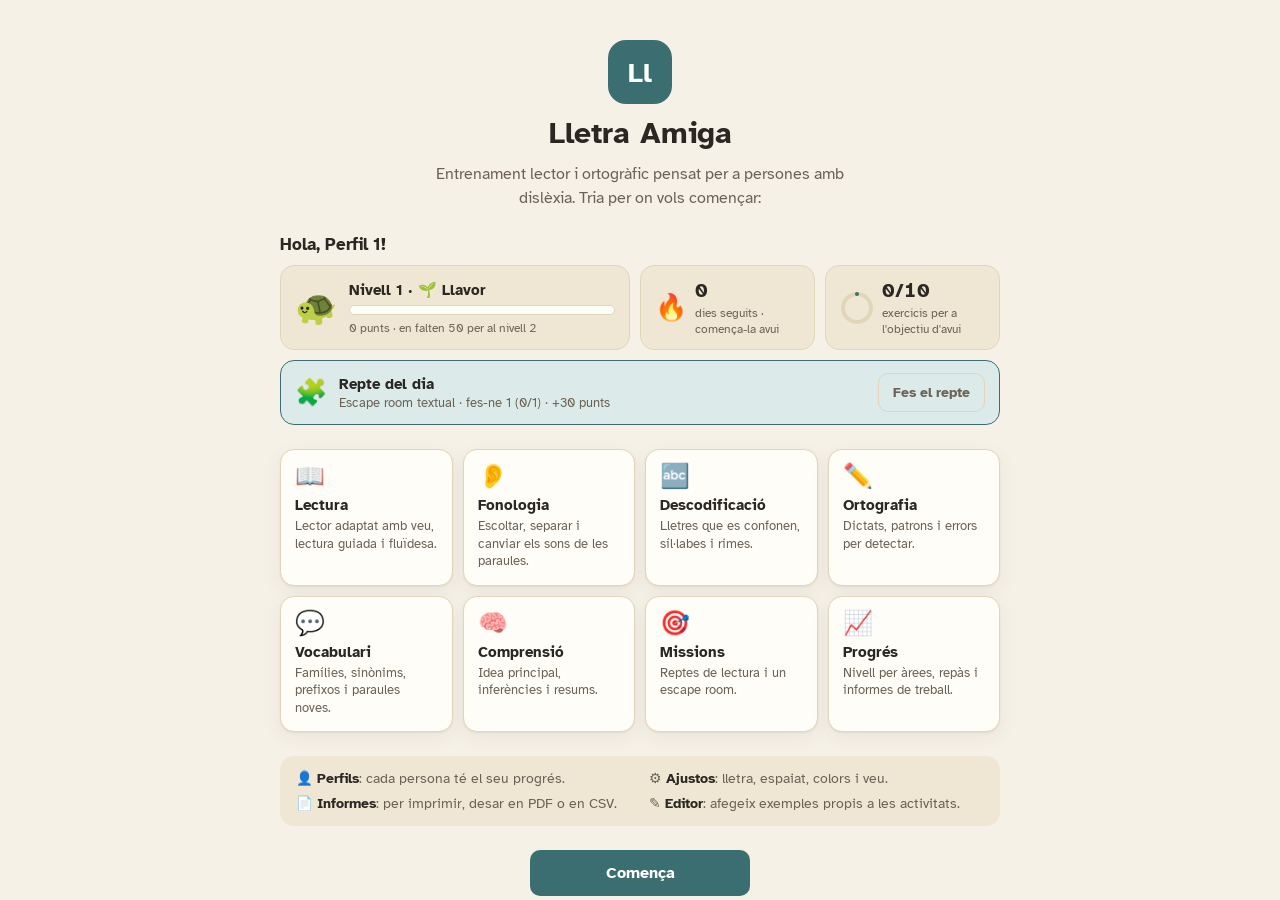
==== commit da1eae73: "Gamificació: punts, nivells, ratxa, objectiu diari, repte del dia, insígnies i avatars Nou mòdul js/" ====
--- a/index.html
+++ b/index.html
@@ -19,6 +19,8 @@
       <p class="cover-lead">Entrenament lector i ortogràfic pensat per a persones amb dislèxia. Tria per on vols començar:</p>
     </div>
 
+    <div class="cover-game game-only" id="coverGame"></div>
+
     <div class="cover-grid">
       <button class="cover-card" data-go="panel-reader"><span class="cover-icon" aria-hidden="true">📖</span><span class="name">Lectura</span><span class="desc">Lector adaptat amb veu, lectura guiada i fluïdesa.</span></button>
       <button class="cover-card" data-go="panel-fonologia"><span class="cover-icon" aria-hidden="true">👂</span><span class="name">Fonologia</span><span class="desc">Escoltar, separar i canviar els sons de les paraules.</span></button>
@@ -64,7 +66,8 @@
       <button class="tab-btn" role="tab" aria-selected="false" data-target="panel-progress">Progrés</button>
     </nav>
     <div class="header-actions">
-      <button class="icon-btn" id="openProfiles" aria-haspopup="dialog">👤 <span id="currentProfileName">Perfil 1</span></button>
+      <button class="icon-btn game-hud game-only" id="gameHud" type="button"></button>
+      <button class="icon-btn" id="openProfiles" aria-haspopup="dialog"><span id="currentProfileAvatar" aria-hidden="true">👤</span> <span id="currentProfileName">Perfil 1</span></button>
       <button class="icon-btn" id="openSettings" aria-haspopup="dialog">⚙ Ajustos de lectura</button>
       <button class="icon-btn" id="openAccount" aria-haspopup="dialog" hidden>☁ <span id="accountLabel">Inicia sessió</span></button>
     </div>
@@ -208,6 +211,7 @@
 
   <!-- ================= PROGRESS ================= -->
   <section class="panel stack" id="panel-progress" role="tabpanel" hidden>
+    <div class="card stack game-card game-only" id="gameCard"></div>
     <div class="card stack">
       <div class="progress-head">
         <p class="section-title">El teu progrés</p>
@@ -318,6 +322,34 @@
       <div class="range-row"><span>Lenta</span><span id="rateValue">0.9×</span><span>Normal</span></div>
     </div>
 
+    <div class="field-group">
+      <div class="toggle-row">
+        <div>
+          <p class="field-label">Punts, insígnies i reptes</p>
+          <p class="field-note">Mostra el nivell, la ratxa, l'objectiu diari, el repte del dia i les estrelles de cada activitat.</p>
+        </div>
+        <label class="switch">
+          <input type="checkbox" id="gameToggle" checked>
+          <span class="track"><span class="knob"></span></span>
+        </label>
+      </div>
+      <div class="game-only stack" style="gap:10px;">
+        <p class="field-label">Objectiu diari (exercicis)</p>
+        <div class="segmented" id="goalSeg">
+          <button data-value="5" aria-pressed="false">5</button>
+          <button data-value="10" aria-pressed="true">10</button>
+          <button data-value="20" aria-pressed="false">20</button>
+        </div>
+        <div class="toggle-row">
+          <p class="field-label">So de celebració</p>
+          <label class="switch">
+            <input type="checkbox" id="gameSoundToggle" checked>
+            <span class="track"><span class="knob"></span></span>
+          </label>
+        </div>
+      </div>
+    </div>
+
     <div class="field-group content-group">
       <p class="field-label">Exemples i contingut</p>
       <p class="field-note" id="contentSummary"></p>
@@ -395,6 +427,7 @@
 <script src="js/banks.js"></script>
 <script src="js/content.js"></script>
 <script src="js/reports.js"></script>
+<script src="js/game.js"></script>
 <script src="js/app.js"></script>
 </body>
 </html>
--- a/css/styles.css
+++ b/css/styles.css
@@ -436,3 +436,99 @@
   .cover-tools{grid-template-columns:1fr;}
 }
 @media (hover:none){ .cover-card:hover{border-color:var(--border);} }
+
+/* ---------- Gamificació (js/game.js) ---------- */
+html.game-off .game-only{display:none !important;}
+.game-hud{position:relative; gap:10px; font-variant-numeric:tabular-nums;}
+.game-hud:empty{display:none;}
+.hud-part{display:inline-flex; align-items:center; gap:4px; white-space:nowrap;}
+.goal-ring{flex:none; display:block;}
+.goal-ring circle{transition:stroke-dasharray .4s ease;}
+.game-float{
+  position:absolute; right:8px; top:-6px; pointer-events:none; font-size:13px; font-weight:700; color:var(--success);
+  animation:game-float 1.2s ease-out forwards;
+}
+@keyframes game-float{ from{opacity:0; transform:translateY(6px);} 20%{opacity:1;} to{opacity:0; transform:translateY(-18px);} }
+
+.game-status{display:grid; grid-template-columns:minmax(0,2fr) minmax(0,1fr) minmax(0,1fr); gap:10px;}
+.game-level, .game-mini{
+  background:var(--surface-2); border:1px solid var(--border); border-radius:var(--radius-md); padding:12px 14px;
+}
+.game-level{display:flex; align-items:center; gap:12px; min-width:0;}
+.game-avatar{font-size:34px; line-height:1; flex:none;}
+.game-level-text{display:flex; flex-direction:column; gap:6px; min-width:0; flex:1;}
+.game-level-text b{font-size:15px; color:var(--ink);}
+.xp-track{height:10px; background:var(--surface); border:1px solid var(--border); border-radius:999px; overflow:hidden;}
+.xp-track i{display:block; height:100%; background:var(--accent); border-radius:999px; transition:width .5s ease;}
+.game-note{font-size:12px; color:var(--ink-secondary); font-variant-numeric:tabular-nums;}
+.game-mini{display:grid; grid-template-columns:auto 1fr; align-items:center; column-gap:8px; row-gap:2px;}
+.game-mini > :first-child{grid-row:span 2;}
+.game-mini-icon{font-size:26px; line-height:1;}
+.game-mini b{font-size:20px; color:var(--ink); font-variant-numeric:tabular-nums;}
+.game-mini span:last-child{font-size:12px; color:var(--ink-secondary); line-height:1.35;}
+
+.challenge{
+  display:flex; align-items:center; gap:12px; flex-wrap:wrap; padding:12px 14px; border-radius:var(--radius-md);
+  background:var(--accent-soft); border:1px solid var(--accent);
+}
+.challenge.done{background:var(--success-soft); border-color:var(--success);}
+.challenge-icon{font-size:26px; line-height:1;}
+.challenge-text{flex:1; min-width:180px; display:flex; flex-direction:column; gap:2px;}
+.challenge-text b{font-size:14.5px; color:var(--ink);}
+.challenge-text span{font-size:13px; color:var(--ink-secondary);}
+.challenge-ok{font-weight:700; color:var(--success);}
+
+.game-details summary{cursor:pointer; font-weight:700; font-size:14px; color:var(--accent-strong); padding:4px 0;}
+.avatar-grid{display:grid; grid-template-columns:repeat(auto-fill, minmax(52px,1fr)); gap:8px; margin-top:10px;}
+.avatar-btn{
+  font-size:26px; line-height:1; padding:8px 0; border-radius:12px; border:1px solid var(--border); background:var(--surface-2);
+  display:flex; flex-direction:column; align-items:center; gap:2px;
+}
+.avatar-btn small{font-size:10.5px; color:var(--ink-muted); font-weight:700;}
+.avatar-btn[aria-pressed="true"]{border-color:var(--accent); background:var(--accent-soft); box-shadow:0 0 0 2px var(--accent-soft);}
+.avatar-btn:disabled{cursor:default; opacity:.7;}
+
+.badge-grid{display:grid; grid-template-columns:repeat(auto-fill, minmax(140px,1fr)); gap:8px;}
+.badge{
+  display:flex; flex-direction:column; align-items:center; text-align:center; gap:3px; padding:12px 8px;
+  border-radius:var(--radius-md); border:1px solid var(--warning); background:var(--warning-soft);
+}
+.badge-e{font-size:28px; line-height:1;}
+.badge b{font-size:13px; color:var(--ink);}
+.badge-how{font-size:11.5px; color:var(--ink-secondary); line-height:1.35;}
+.badge.locked{background:var(--surface-2); border-color:var(--border);}
+.badge.locked .badge-e{filter:grayscale(1); opacity:.45;}
+.badge.locked b{color:var(--ink-secondary);}
+
+.card-game{margin-top:auto; font-size:13px;}
+.card-stars{color:var(--warning); letter-spacing:2px;}
+.card-stars .off{color:var(--border);}
+.card-new{font-size:11.5px; font-weight:700; color:var(--accent-strong);}
+
+.cover-game{display:flex; flex-direction:column; gap:10px; text-align:left;}
+.cover-game:empty{display:none;}
+.game-hello{font-size:17px; font-weight:700; color:var(--ink);}
+
+.game-toast{
+  position:fixed; left:50%; bottom:24px; z-index:200; max-width:min(520px, calc(100vw - 32px));
+  transform:translate(-50%, 20px); opacity:0; pointer-events:none; transition:opacity .25s, transform .25s;
+  background:var(--ink); color:var(--bg); padding:12px 18px; border-radius:14px; font-weight:700; font-size:15px;
+  box-shadow:0 8px 28px rgba(0,0,0,.25); text-align:center; line-height:1.4;
+}
+.game-toast.on{opacity:1; transform:translate(-50%, 0);}
+.game-confetti{position:fixed; inset:0; pointer-events:none; z-index:199; overflow:hidden;}
+.game-confetti i{
+  position:absolute; top:-12px; width:9px; height:14px; border-radius:2px; opacity:.9;
+  animation-name:game-confetti; animation-timing-function:ease-in; animation-fill-mode:forwards;
+}
+@keyframes game-confetti{ to{ transform:translateY(105vh) rotate(540deg); opacity:.2; } }
+@media (prefers-reduced-motion: reduce){
+  .game-float, .game-confetti{display:none;}
+  .game-toast, .xp-track i, .goal-ring circle{transition:none;}
+}
+@media (max-width:640px){
+  .game-status{grid-template-columns:1fr 1fr;}
+  .game-level{grid-column:1 / -1;}
+  .hud-part:not(.hud-goal) + .hud-part:not(.hud-goal){display:none;}
+}
+@media print{ .game-hud, .game-toast, .game-confetti, .game-card{display:none !important;} }
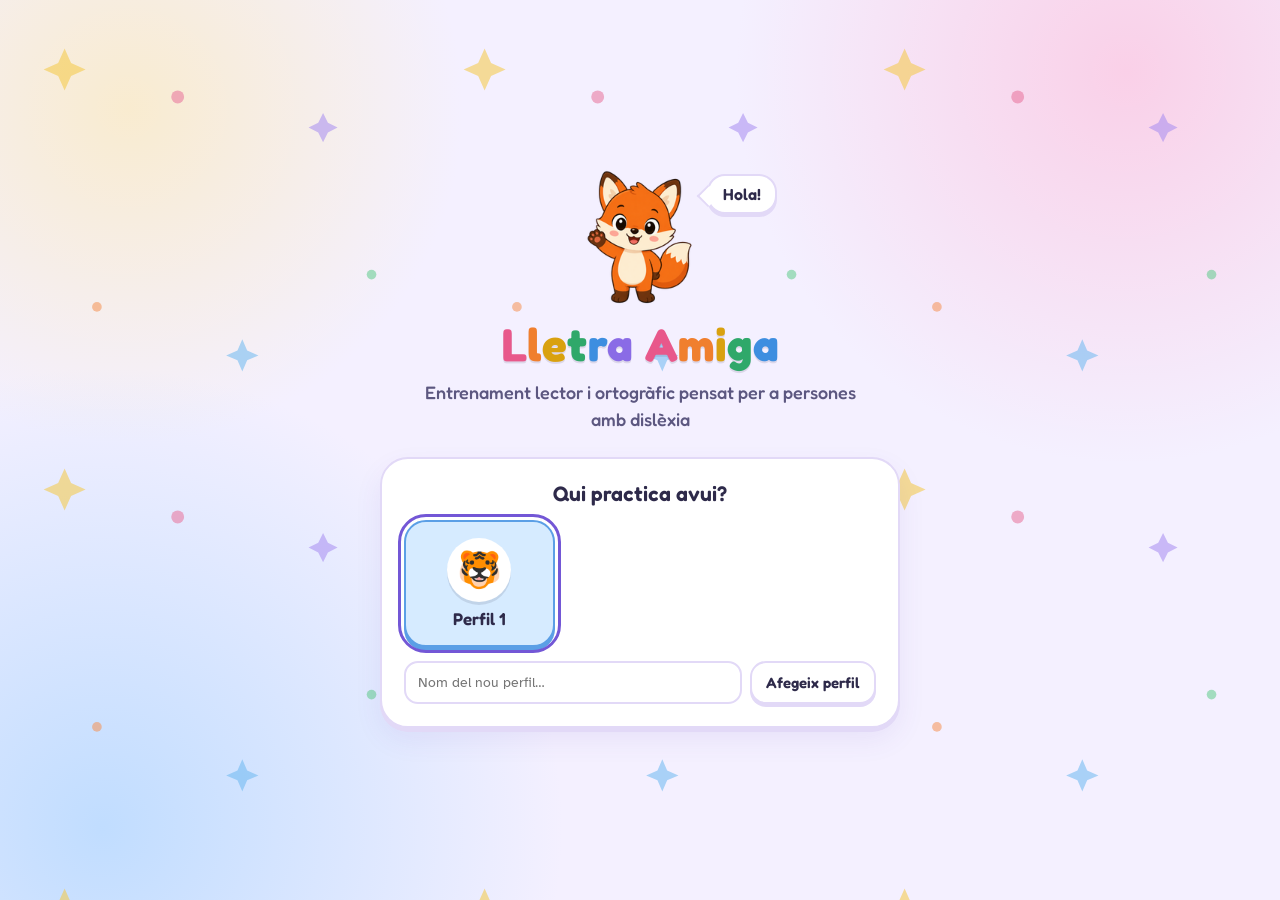
==== commit 8df467b9: "Nou estil visual, pàgina d'inici, ajuda i monstres d'errors - Portada només amb títol, subtítol i tr" ====
--- a/index.html
+++ b/index.html
@@ -5,8 +5,9 @@
   <meta name="viewport" content="width=device-width, initial-scale=1" />
   <title>Lletra Amiga</title>
   <meta name="description" content="Eina d'entrenament lector i ortogràfic per a persones amb dislèxia: lectura adaptada, exercicis i seguiment de progrés." />
+  <meta name="theme-color" content="#F4F0FF">
   <link rel="preconnect" href="https://fonts.googleapis.com">
-  <link rel="stylesheet" href="https://fonts.googleapis.com/css2?family=Atkinson+Hyperlegible:wght@400;700&family=Lexend:wght@400;500;600;700&display=swap">
+  <link rel="stylesheet" href="https://fonts.googleapis.com/css2?family=Atkinson+Hyperlegible:wght@400;700&family=Fredoka:wght@500;600;700&family=Lexend:wght@400;500;600;700&display=swap">
   <link rel="stylesheet" href="css/styles.css">
 </head>
 <body>
@@ -14,34 +15,21 @@
 <div class="cover" id="cover" role="dialog" aria-labelledby="coverTitle" hidden>
   <div class="cover-inner">
     <div class="cover-head">
-      <div class="brand-mark" aria-hidden="true">Ll</div>
-      <h1 id="coverTitle">Lletra Amiga</h1>
-      <p class="cover-lead">Entrenament lector i ortogràfic pensat per a persones amb dislèxia. Tria per on vols començar:</p>
-    </div>
-
-    <div class="cover-game game-only" id="coverGame"></div>
-
-    <div class="cover-grid">
-      <button class="cover-card" data-go="panel-reader"><span class="cover-icon" aria-hidden="true">📖</span><span class="name">Lectura</span><span class="desc">Lector adaptat amb veu, lectura guiada i fluïdesa.</span></button>
-      <button class="cover-card" data-go="panel-fonologia"><span class="cover-icon" aria-hidden="true">👂</span><span class="name">Fonologia</span><span class="desc">Escoltar, separar i canviar els sons de les paraules.</span></button>
-      <button class="cover-card" data-go="panel-exercises"><span class="cover-icon" aria-hidden="true">🔤</span><span class="name">Descodificació</span><span class="desc">Lletres que es confonen, síl·labes i rimes.</span></button>
-      <button class="cover-card" data-go="panel-dictation"><span class="cover-icon" aria-hidden="true">✏️</span><span class="name">Ortografia</span><span class="desc">Dictats, patrons i errors per detectar.</span></button>
-      <button class="cover-card" data-go="panel-vocabulari"><span class="cover-icon" aria-hidden="true">💬</span><span class="name">Vocabulari</span><span class="desc">Famílies, sinònims, prefixos i paraules noves.</span></button>
-      <button class="cover-card" data-go="panel-comprensio"><span class="cover-icon" aria-hidden="true">🧠</span><span class="name">Comprensió</span><span class="desc">Idea principal, inferències i resums.</span></button>
-      <button class="cover-card" data-go="panel-missions"><span class="cover-icon" aria-hidden="true">🎯</span><span class="name">Missions</span><span class="desc">Reptes de lectura i un escape room.</span></button>
-      <button class="cover-card" data-go="panel-progress"><span class="cover-icon" aria-hidden="true">📈</span><span class="name">Progrés</span><span class="desc">Nivell per àrees, repàs i informes de treball.</span></button>
-    </div>
-
-    <ul class="cover-tools">
-      <li><span aria-hidden="true">👤</span> <b>Perfils</b>: cada persona té el seu progrés.</li>
-      <li><span aria-hidden="true">⚙</span> <b>Ajustos</b>: lletra, espaiat, colors i veu.</li>
-      <li><span aria-hidden="true">📄</span> <b>Informes</b>: per imprimir, desar en PDF o en CSV.</li>
-      <li><span aria-hidden="true">✎</span> <b>Editor</b>: afegeix exemples propis a les activitats.</li>
-    </ul>
-
-    <div class="cover-actions">
-      <button class="play-btn" id="coverStart">Comença</button>
-      <label class="check-row"><input type="checkbox" id="coverSkip"> <span>No mostris la portada en obrir l'app</span></label>
+      <div class="cover-hero" aria-hidden="true">
+        <img class="cover-mascot" src="img/guineu-hola.png" alt="" width="200" height="200">
+        <span class="speech">Hola!</span>
+      </div>
+      <h1 id="coverTitle"><span class="sr-only">Lletra Amiga</span><span class="wordmark" aria-hidden="true"><span class="wm-word"><span class="wm1">L</span><span class="wm2">l</span><span class="wm3">e</span><span class="wm4">t</span><span class="wm5">r</span><span class="wm6">a</span></span> <span class="wm-word"><span class="wm1">A</span><span class="wm2">m</span><span class="wm3">i</span><span class="wm4">g</span><span class="wm5">a</span></span></span></h1>
+      <p class="cover-lead">Entrenament lector i ortogràfic pensat per a persones amb dislèxia</p>
+    </div>
+
+    <div class="cover-profiles">
+      <p class="cover-question" id="coverQuestion">Qui practica avui?</p>
+      <div class="cover-profile-list" id="coverProfiles" role="group" aria-labelledby="coverQuestion"></div>
+      <div class="cover-new">
+        <input class="field" id="coverNewName" placeholder="Nom del nou perfil…" aria-label="Nom del nou perfil" maxlength="40">
+        <button class="ghost-btn" id="coverAddProfile">Afegeix perfil</button>
+      </div>
     </div>
   </div>
 </div>
@@ -49,14 +37,15 @@
 <div class="app">
   <header class="topbar">
     <div class="brand">
-      <button class="brand-mark brand-home" id="openCover" title="Portada" aria-label="Mostra la portada">Ll</button>
-      <div>
-        <p class="brand-name">Lletra Amiga</p>
+      <button class="brand-mark brand-home" id="openCover" title="Inici: canvia de perfil" aria-label="Torna a l'inici per canviar de perfil"><img src="img/guineu-hola.png" alt="" width="200" height="200"></button>
+      <div>
+        <p class="brand-name"><span class="sr-only">Lletra Amiga</span><span class="wordmark" aria-hidden="true"><span class="wm-word"><span class="wm1">L</span><span class="wm2">l</span><span class="wm3">e</span><span class="wm4">t</span><span class="wm5">r</span><span class="wm6">a</span></span> <span class="wm-word"><span class="wm1">A</span><span class="wm2">m</span><span class="wm3">i</span><span class="wm4">g</span><span class="wm5">a</span></span></span></p>
         <p class="brand-tag">Entrenament lector i ortogràfic</p>
       </div>
     </div>
     <nav class="tabs" role="tablist" aria-label="Categories d'activitats" id="mainTabs">
-      <button class="tab-btn" role="tab" aria-selected="true" data-target="panel-reader">Lectura</button>
+      <button class="tab-btn" role="tab" aria-selected="true" data-target="panel-home">Inici</button>
+      <button class="tab-btn" role="tab" aria-selected="false" data-target="panel-reader">Lectura</button>
       <button class="tab-btn" role="tab" aria-selected="false" data-target="panel-fonologia">Fonologia</button>
       <button class="tab-btn" role="tab" aria-selected="false" data-target="panel-exercises">Descodificació</button>
       <button class="tab-btn" role="tab" aria-selected="false" data-target="panel-dictation">Ortografia</button>
@@ -68,7 +57,8 @@
     <div class="header-actions">
       <button class="icon-btn game-hud game-only" id="gameHud" type="button"></button>
       <button class="icon-btn" id="openProfiles" aria-haspopup="dialog"><span id="currentProfileAvatar" aria-hidden="true">👤</span> <span id="currentProfileName">Perfil 1</span></button>
-      <button class="icon-btn" id="openSettings" aria-haspopup="dialog">⚙ Ajustos de lectura</button>
+      <button class="icon-btn" id="openSettings" aria-haspopup="dialog" aria-label="Ajustos de lectura">⚙ <span class="btn-label">Ajustos de lectura</span></button>
+      <button class="icon-btn" id="openHelp" aria-haspopup="dialog" aria-label="Ajuda">❓ <span class="btn-label">Ajuda</span></button>
       <button class="icon-btn" id="openAccount" aria-haspopup="dialog" hidden>☁ <span id="accountLabel">Inicia sessió</span></button>
     </div>
   </header>
@@ -79,7 +69,20 @@
   </div>
 
   <!-- ================= READER ================= -->
-  <section class="panel stack" id="panel-reader" role="tabpanel">
+  <!-- ================= INICI ================= -->
+  <section class="panel stack" id="panel-home" role="tabpanel">
+    <div class="home-hello">
+      <img class="home-mascot" src="img/guineu-hola.png" alt="" width="200" height="200">
+      <p class="speech" id="homeGreeting">Hola! Què fem avui?</p>
+    </div>
+    <div class="home-actions" id="homeActions"></div>
+    <div class="card stack">
+      <p class="section-title">Tria una secció</p>
+      <div class="home-sections" id="homeSections"></div>
+    </div>
+  </section>
+
+  <section class="panel stack" id="panel-reader" role="tabpanel" hidden>
     <div class="card stack">
       <div>
         <p class="section-title">Lectura i fluïdesa</p>
@@ -233,8 +236,8 @@
         <div id="selfEvalWidget"></div>
       </div>
       <div>
-        <p class="section-title" style="margin-bottom:2px;">Repàs espaiat i quadern d'errors</p>
-        <p class="section-hint" style="margin-bottom:10px;">Els exercicis que et costen més es tornen a proposar aquí al cap d'uns dies, perquè els repassis just a temps.</p>
+        <p class="section-title" style="margin-bottom:2px;" id="monstersTitle">👾 Monstres d'errors</p>
+        <p class="section-hint" style="margin-bottom:10px;">Els errors són monstres juganers: volen tornar a jugar amb tu al cap d'uns dies. Juga amb ells i, quan els guanyis unes quantes vegades, els atraparàs!</p>
         <div id="reviewSection"></div>
       </div>
       <div>
@@ -368,6 +371,83 @@
   <div class="report-shell" role="dialog" aria-label="Informe de treball">
     <div class="report-toolbar" id="reportToolbar"></div>
     <article class="report-doc" id="reportDoc"></article>
+  </div>
+</div>
+
+<div class="drawer-backdrop" id="helpBackdrop" hidden>
+  <div class="drawer help-drawer" role="dialog" aria-labelledby="helpTitle">
+    <div class="drawer-head">
+      <p class="section-title" id="helpTitle">Com funciona Lletra Amiga</p>
+      <button class="close-btn" id="closeHelp" aria-label="Tanca l'ajuda">✕</button>
+    </div>
+    <div class="help-hero">
+      <img src="img/guineu-hola.png" alt="" width="200" height="200">
+      <p class="speech">Hola! Soc la guineu de Lletra Amiga. T'explico com funciona.</p>
+    </div>
+    <p class="section-hint">Lletra Amiga ajuda a llegir i escriure millor amb exercicis curts. Pots anar al teu ritme: no hi ha temps límit i equivocar-se forma part d'aprendre.</p>
+
+    <details class="help-item" open>
+      <summary>👤 Començar: tria el teu perfil</summary>
+      <p>En obrir l'app, tria qui practica. Cada perfil desa el seu progrés, els seus punts i els seus ajustos de lectura. Per crear-ne un de nou, escriu el nom i prem «Afegeix perfil».</p>
+      <p>Després arribes a l'<b>Inici</b>, amb tres botons grans: el <b>repte del dia</b>, els <b>monstres d'errors</b> per repassar i <b>el teu progrés</b>. A sota hi ha totes les seccions. Des de qualsevol secció, el botó «‹ Inici» t'hi torna.</p>
+      <p>Per canviar de perfil, prem la guineu de dalt a l'esquerra o el botó del perfil.</p>
+    </details>
+
+    <details class="help-item">
+      <summary>🗂️ Les seccions</summary>
+      <ul>
+        <li><b>📖 Lectura</b>: lector adaptat amb veu, lectura guiada, lectura repetida i reptes de fluïdesa.</li>
+        <li><b>👂 Fonologia</b>: escoltar, separar i canviar els sons de les paraules.</li>
+        <li><b>🔤 Descodificació</b>: lletres que es confonen (b, d, p, q), síl·labes i rimes.</li>
+        <li><b>✏️ Ortografia</b>: dictats, patrons ortogràfics i errors per detectar.</li>
+        <li><b>💬 Vocabulari</b>: famílies de paraules, sinònims, prefixos i sufixos.</li>
+        <li><b>🧠 Comprensió</b>: idea principal, deduccions, ordenar històries i resumir.</li>
+        <li><b>🎯 Missions</b>: missions de lectura i un escape room de text.</li>
+        <li><b>📈 Progrés</b>: assoliments, nivell per àrees, repàs i informes.</li>
+      </ul>
+    </details>
+
+    <details class="help-item">
+      <summary>▶️ Fer una activitat</summary>
+      <p>Entra a una secció i tria una activitat de la llista. L'activitat ocupa tota la pantalla: per canviar-ne, prem «‹ Totes les activitats…» o el botó enrere del mòbil.</p>
+      <p>Sovint pots prémer 🔊 per escoltar la paraula o la frase. Cada activitat et diu si ho has encertat i t'explica la resposta. Els exemples no es repeteixen fins que els has vist tots.</p>
+    </details>
+
+    <details class="help-item">
+      <summary>⚙ Ajustos de lectura</summary>
+      <p>Pots triar el tipus de lletra, la mida, l'espai entre línies i entre lletres, el color de fons del text, el tema clar o fosc i la velocitat de la veu. També pots ressaltar l'inici de les paraules per guiar la lectura.</p>
+      <p>Per sentir la veu en català al mòbil, cal tenir instal·lada la veu catalana del sistema.</p>
+    </details>
+
+    <details class="help-item">
+      <summary>⭐ Punts, ratxa i insígnies</summary>
+      <ul>
+        <li><b>Punts</b>: cada exercici en suma 3 per l'esforç i 7 més si l'encertes. Equivocar-se mai no en resta.</li>
+        <li><b>Nivells</b>: amb els punts vas creixent, de 🌱 Llavor a 🌟 Constel·lació, i desbloqueges avatars nous.</li>
+        <li><b>🔥 Ratxa</b>: dies seguits practicant. Un dia perdut a la setmana no la trenca.</li>
+        <li><b>Objectiu diari</b>: el cercle de dalt mostra quants exercicis portes avui.</li>
+        <li><b>🧩 Repte del dia</b>: una activitat triada per a tu, sovint la que toca repassar.</li>
+        <li><b>Insígnies i estrelles</b>: les insígnies premien la constància; les estrelles ★★★ de cada activitat mostren com la domines.</li>
+      </ul>
+      <p>Tot això es pot amagar des dels ajustos de lectura («Punts, insígnies i reptes»).</p>
+    </details>
+
+    <details class="help-item">
+      <summary>📈 Progrés i repàs</summary>
+      <p>A la secció Progrés veus els teus assoliments, el nivell de cada àrea, l'activitat de la setmana i la precisió de cada exercici.</p>
+      <p>Quan una activitat et costa, apareix un <b>monstre d'errors</b> 👾. No passa res: només vol tornar a jugar! Prem «Juga-hi» per anar a l'activitat. Quan l'encertis unes quantes vegades, l'atraparàs.</p>
+      <p>Cada dia pots dir com t'ha anat la lectura triant una cara.</p>
+    </details>
+
+    <details class="help-item">
+      <summary>📄 Per a famílies i professionals</summary>
+      <ul>
+        <li><b>Informe de treball</b> (a Progrés): resum per perfil i període, per imprimir, desar en PDF o baixar en CSV.</li>
+        <li><b>Editor de contingut</b> (als ajustos): afegeix paraules, frases i textos propis a les activitats.</li>
+        <li><b>Compte al núvol</b> (☁, si està activat): desa els perfils i el progrés per recuperar-los des d'un altre dispositiu.</li>
+      </ul>
+      <p>Les dades es desen en aquest dispositiu. Si s'esborren les dades del navegador sense haver iniciat sessió, es perd el progrés.</p>
+    </details>
   </div>
 </div>
 
--- a/css/styles.css
+++ b/css/styles.css
@@ -1,23 +1,35 @@
 :root{
-  --bg:#F6F1E7;
-  --surface:#FFFDF8;
-  --surface-2:#EFE7D4;
-  --border:#E1D6B9;
-  --ink:#2B2823;
-  --ink-secondary:#6B6255;
-  --ink-muted:#948A78;
-  --accent:#3B6E71;
-  --accent-strong:#2E5457;
-  --accent-soft:#DCEAE9;
+  --bg:#F4F0FF;
+  --surface:#FFFFFF;
+  --surface-2:#F8F5FF;
+  --border:#E2D9F7;
+  --ink:#2E2A4A;
+  --ink-secondary:#5C5780;
+  --ink-muted:#8A85A8;
+  --accent:#7357D6;
+  --accent-strong:#553BB5;
+  --accent-soft:#ECE6FF;
   --accent-contrast:#FFFFFF;
-  --success:#3F7D4F;
-  --success-soft:#E1EFE2;
-  --warning:#A8722B;
-  --warning-soft:#F6E9D3;
-  --radius-sm:8px;
-  --radius-md:14px;
-  --radius-lg:22px;
-  --shadow-card:0 1px 2px rgba(43,40,35,.07), 0 6px 20px rgba(43,40,35,.06);
+  --success:#22804A;
+  --success-soft:#E1F6E8;
+  --warning:#B4501C;
+  --warning-soft:#FFE9DC;
+  --go:#2FA864; --go-edge:#22804A;
+  --back:#E0507F; --back-edge:#B93564;
+  --radius-sm:12px;
+  --radius-md:18px;
+  --radius-lg:26px;
+  --shadow-card:0 4px 0 var(--border), 0 12px 28px rgba(85,59,181,.08);
+  --font-fun:'Fredoka', 'Atkinson Hyperlegible', 'Segoe UI', sans-serif;
+  /* Colors de les seccions: fons pastel i línia */
+  --c-lectura:#D6EBFF; --l-lectura:#5B9FE6;
+  --c-fonologia:#FFDCE8; --l-fonologia:#E8709A;
+  --c-descodificacio:#FFE3CC; --l-descodificacio:#EE8A45;
+  --c-ortografia:#FFF0BF; --l-ortografia:#DDAA22;
+  --c-vocabulari:#D3F3E2; --l-vocabulari:#3DB27A;
+  --c-comprensio:#E7DEFF; --l-comprensio:#8E73E3;
+  --c-missions:#DDF3CF; --l-missions:#62AE3E;
+  --c-progres:#CFF0F2; --l-progres:#34A3AC;
   --font-display:'Atkinson Hyperlegible', 'Segoe UI', sans-serif;
   --font-reading:'Lexend', 'Segoe UI', sans-serif;
   --reading-size:20px;
@@ -26,19 +38,25 @@
 }
 @media (prefers-color-scheme: dark){
   :root:not([data-theme="light"]){
-    --bg:#1E1C17; --surface:#262319; --surface-2:#332E22; --border:#443E2E;
-    --ink:#EEE7D7; --ink-secondary:#BBB09A; --ink-muted:#8C8474;
-    --accent:#82BBB6; --accent-strong:#B3DAD5; --accent-soft:#2B4443; --accent-contrast:#12201F;
-    --success:#83C08F; --success-soft:#243A2A; --warning:#E3B06B; --warning-soft:#3B2E17;
-    --shadow-card:0 1px 2px rgba(0,0,0,.3), 0 6px 20px rgba(0,0,0,.35);
+    --bg:#1B1830; --surface:#252142; --surface-2:#2D2850; --border:#403A68;
+    --ink:#F1EEFF; --ink-secondary:#C4BEE4; --ink-muted:#9089B6;
+    --accent:#A893FF; --accent-strong:#D2C7FF; --accent-soft:#372E66; --accent-contrast:#1B1830;
+    --success:#7DDBA2; --success-soft:#1D3A2C; --warning:#FFB28A; --warning-soft:#46291C;
+    --go:#2FA864; --go-edge:#1D6E40; --back:#D84A79; --back-edge:#9C2D55;
+    --shadow-card:0 4px 0 #13111F, 0 12px 28px rgba(0,0,0,.35);
+    --c-lectura:#22344F; --c-fonologia:#43263A; --c-descodificacio:#46301F; --c-ortografia:#433A1C;
+    --c-vocabulari:#1E3D31; --c-comprensio:#332A5C; --c-missions:#283C20; --c-progres:#1D3C40;
   }
 }
 :root[data-theme="dark"]{
-  --bg:#1E1C17; --surface:#262319; --surface-2:#332E22; --border:#443E2E;
-  --ink:#EEE7D7; --ink-secondary:#BBB09A; --ink-muted:#8C8474;
-  --accent:#82BBB6; --accent-strong:#B3DAD5; --accent-soft:#2B4443; --accent-contrast:#12201F;
-  --success:#83C08F; --success-soft:#243A2A; --warning:#E3B06B; --warning-soft:#3B2E17;
-  --shadow-card:0 1px 2px rgba(0,0,0,.3), 0 6px 20px rgba(0,0,0,.35);
+  --bg:#1B1830; --surface:#252142; --surface-2:#2D2850; --border:#403A68;
+  --ink:#F1EEFF; --ink-secondary:#C4BEE4; --ink-muted:#9089B6;
+  --accent:#A893FF; --accent-strong:#D2C7FF; --accent-soft:#372E66; --accent-contrast:#1B1830;
+  --success:#7DDBA2; --success-soft:#1D3A2C; --warning:#FFB28A; --warning-soft:#46291C;
+  --go:#2FA864; --go-edge:#1D6E40; --back:#D84A79; --back-edge:#9C2D55;
+  --shadow-card:0 4px 0 #13111F, 0 12px 28px rgba(0,0,0,.35);
+  --c-lectura:#22344F; --c-fonologia:#43263A; --c-descodificacio:#46301F; --c-ortografia:#433A1C;
+  --c-vocabulari:#1E3D31; --c-comprensio:#332A5C; --c-missions:#283C20; --c-progres:#1D3C40;
 }
 
 *{box-sizing:border-box;}
@@ -412,30 +430,39 @@
 body.cover-open{overflow:hidden;}
 .cover-inner{max-width:760px; margin:0 auto; padding:40px 20px 48px; display:flex; flex-direction:column; gap:24px;}
 .cover-head{text-align:center; display:flex; flex-direction:column; align-items:center; gap:10px;}
-.cover-head .brand-mark{width:64px; height:64px; border-radius:18px; font-size:28px;}
 .cover-head h1{font-size:30px;}
 .cover-lead{font-size:16px; color:var(--ink-secondary); line-height:1.5; max-width:46ch;}
-.cover-grid{display:grid; grid-template-columns:repeat(auto-fill, minmax(165px,1fr)); gap:10px;}
-.cover-card{
-  text-align:left; background:var(--surface); border:1px solid var(--border); border-radius:var(--radius-md);
-  padding:14px; display:flex; flex-direction:column; gap:4px; box-shadow:var(--shadow-card); color:var(--ink);
-}
-.cover-card:hover{border-color:var(--accent);}
-.cover-icon{font-size:24px; line-height:1; margin-bottom:4px;}
-.cover-card .name{font-size:15px; font-weight:700;}
-.cover-card .desc{font-size:12.5px; color:var(--ink-secondary); line-height:1.4;}
-.cover-tools{list-style:none; margin:0; padding:14px 16px; background:var(--surface-2); border-radius:var(--radius-md);
-  display:grid; grid-template-columns:repeat(auto-fit, minmax(260px,1fr)); gap:8px 18px; font-size:13.5px; color:var(--ink-secondary);}
-.cover-tools b{color:var(--ink);}
-.cover-actions{display:flex; flex-direction:column; align-items:center; gap:12px;}
-.cover-actions .play-btn{min-width:220px; justify-content:center; font-size:16px; padding:13px 24px;}
+.cover-inner{min-height:100%; justify-content:center; max-width:560px;}
+.cover-profiles{display:flex; flex-direction:column; gap:14px; background:var(--surface); border:1px solid var(--border);
+  border-radius:var(--radius-lg); box-shadow:var(--shadow-card); padding:22px;}
+.cover-question{font-size:17px; font-weight:700; color:var(--ink); text-align:center;}
+.cover-profile-list{display:grid; grid-template-columns:repeat(auto-fill, minmax(130px,1fr)); gap:10px;}
+.cover-profile{
+  display:flex; flex-direction:column; align-items:center; gap:6px; padding:16px 10px; color:var(--ink);
+  background:var(--surface-2); border:2px solid var(--border); border-radius:var(--radius-md);
+}
+.cover-profile:hover{border-color:var(--accent);}
+.cover-profile[data-active="true"]{border-color:var(--accent); background:var(--accent-soft);}
+.cover-avatar{font-size:38px; line-height:1;}
+.cover-profile .name{font-size:15px; font-weight:700; overflow-wrap:anywhere; text-align:center;}
+.cover-new{display:flex; gap:8px; flex-wrap:wrap;}
+.cover-new .field{flex:1 1 180px; min-width:0;}
 @media (max-width:640px){
   .cover-inner{padding:28px 14px 36px; gap:18px;}
   .cover-head h1{font-size:26px;}
-  .cover-grid{grid-template-columns:1fr 1fr;}
-  .cover-tools{grid-template-columns:1fr;}
-}
-@media (hover:none){ .cover-card:hover{border-color:var(--border);} }
+  .cover-profiles{padding:16px;}
+}
+@media (hover:none){ .cover-profile:hover{border-color:var(--border);} .cover-profile[data-active="true"]:hover{border-color:var(--accent);} }
+
+/* ---------- Ajuda ---------- */
+.help-drawer{gap:12px;}
+.help-item{background:var(--surface-2); border:1px solid var(--border); border-radius:var(--radius-md); padding:0 14px;}
+.help-item summary{cursor:pointer; font-weight:700; font-size:15px; color:var(--ink); padding:12px 0; list-style-position:inside;}
+.help-item[open] summary{border-bottom:1px solid var(--border); margin-bottom:10px;}
+.help-item p, .help-item li{font-size:14.5px; line-height:1.6; color:var(--ink-secondary);}
+.help-item p{margin:0 0 10px;}
+.help-item ul{margin:0 0 10px; padding-left:20px; display:flex; flex-direction:column; gap:6px;}
+.help-item b{color:var(--ink);}
 
 /* ---------- Gamificació (js/game.js) ---------- */
 html.game-off .game-only{display:none !important;}
@@ -532,3 +559,347 @@
   .hud-part:not(.hud-goal) + .hud-part:not(.hud-goal){display:none;}
 }
 @media print{ .game-hud, .game-toast, .game-confetti, .game-card{display:none !important;} }
+
+/* =====================================================================
+   Tema visual «pastel»: colors suaus per secció, botons amb relleu, tipografia
+   arrodonida per als títols (Fredoka) i la mascota guineu (img/). El text de lectura
+   continua amb Lexend/Atkinson i els fons de text són llisos per no distreure.
+   ===================================================================== */
+.sr-only{position:absolute; width:1px; height:1px; padding:0; margin:-1px; overflow:hidden; clip:rect(0 0 0 0); white-space:nowrap; border:0;}
+
+body{
+  background:
+    radial-gradient(circle at 92% 4%, rgba(255,182,213,.45) 0, transparent 26%),
+    radial-gradient(circle at 4% 96%, rgba(150,205,255,.45) 0, transparent 30%),
+    radial-gradient(circle at 0% 10%, rgba(255,230,150,.35) 0, transparent 22%),
+    var(--bg);
+  background-attachment:fixed;
+}
+:root[data-theme="dark"] body{background:var(--bg);}
+@media (prefers-color-scheme: dark){ :root:not([data-theme="light"]) body{background:var(--bg);} }
+
+/* ---- Tipografia de títols i botons ---- */
+h1, h2, h3, .section-title, .tab-btn, .play-btn, .ghost-btn, .activity-back, .subtab-btn, .segmented button,
+.activity-card .name, .tile-value, .level-pill, .icon-btn, .cover-question, .cover-profile .name, .game-level-text b,
+.game-mini b, .challenge-text b, .badge b, .help-item summary, .game-toast, .feedback-banner, .score-pill{
+  font-family:var(--font-fun);
+}
+.section-title{font-size:18px; font-weight:600; letter-spacing:.005em;}
+
+/* ---- Logotip amb lletres de colors ---- */
+.wordmark{font-family:var(--font-fun); font-weight:700; letter-spacing:.01em; white-space:nowrap;}
+.wordmark .wm-word{display:inline-block;}
+.wm1{color:#E8588B;} .wm2{color:#F07F2E;} .wm3{color:#D9A10F;} .wm4{color:#2FA86A;} .wm5{color:#3D8EE0;} .wm6{color:#8A6BE6;}
+.wordmark span span{text-shadow:0 2px 0 rgba(46,42,74,.12);}
+
+/* ---- Capçalera ---- */
+.topbar{border-bottom:none;}
+.brand-mark.brand-home{
+  background:var(--surface); padding:3px; overflow:hidden; border-radius:50%;
+  box-shadow:0 3px 0 var(--border); border:2px solid var(--border);
+}
+.brand-home img{width:100%; height:100%; object-fit:contain; display:block;}
+.brand-name{font-size:23px; line-height:1.1;}
+.brand-tag{font-family:var(--font-fun); font-weight:500;}
+.icon-btn{border-width:2px; box-shadow:0 3px 0 var(--border); border-radius:999px;}
+.icon-btn:active{transform:translateY(2px); box-shadow:0 1px 0 var(--border);}
+
+/* ---- Pestanyes amb el color de cada secció ---- */
+.tab-btn[data-target="panel-reader"], #panel-reader{--cat:var(--c-lectura); --line:var(--l-lectura);}
+.tab-btn[data-target="panel-fonologia"], #panel-fonologia{--cat:var(--c-fonologia); --line:var(--l-fonologia);}
+.tab-btn[data-target="panel-exercises"], #panel-exercises{--cat:var(--c-descodificacio); --line:var(--l-descodificacio);}
+.tab-btn[data-target="panel-dictation"], #panel-dictation{--cat:var(--c-ortografia); --line:var(--l-ortografia);}
+.tab-btn[data-target="panel-vocabulari"], #panel-vocabulari{--cat:var(--c-vocabulari); --line:var(--l-vocabulari);}
+.tab-btn[data-target="panel-comprensio"], #panel-comprensio{--cat:var(--c-comprensio); --line:var(--l-comprensio);}
+.tab-btn[data-target="panel-missions"], #panel-missions{--cat:var(--c-missions); --line:var(--l-missions);}
+.tab-btn[data-target="panel-progress"], #panel-progress{--cat:var(--c-progres); --line:var(--l-progres);}
+
+.tabs{background:var(--surface); border:2px solid var(--border); box-shadow:0 3px 0 var(--border); padding:5px; gap:5px;}
+.tab-btn{font-weight:600; font-size:15px; border:2px solid transparent; color:var(--ink-secondary);}
+.tab-btn[aria-selected="true"]{background:var(--cat); color:var(--ink); border-color:var(--line);}
+.tab-btn:hover:not([aria-selected="true"]){background:var(--cat); color:var(--ink);}
+html:not(.android-app) .tab-btn::before{margin-right:6px;}
+html:not(.android-app) .tab-btn[data-target="panel-reader"]::before{content:"📖";}
+html:not(.android-app) .tab-btn[data-target="panel-fonologia"]::before{content:"👂";}
+html:not(.android-app) .tab-btn[data-target="panel-exercises"]::before{content:"🔤";}
+html:not(.android-app) .tab-btn[data-target="panel-dictation"]::before{content:"✏️";}
+html:not(.android-app) .tab-btn[data-target="panel-vocabulari"]::before{content:"💬";}
+html:not(.android-app) .tab-btn[data-target="panel-comprensio"]::before{content:"🧠";}
+html:not(.android-app) .tab-btn[data-target="panel-missions"]::before{content:"🎯";}
+html:not(.android-app) .tab-btn[data-target="panel-progress"]::before{content:"📈";}
+
+/* ---- Targetes ---- */
+.card{border:2px solid var(--border); border-radius:var(--radius-lg);}
+.panel > .card:first-child{border-top:8px solid var(--line, var(--border));}
+
+/* ---- Botons amb relleu ---- */
+.play-btn{
+  background:var(--go); color:#fff; border-radius:16px; padding:11px 20px; font-size:16px; font-weight:600;
+  box-shadow:0 4px 0 var(--go-edge); transition:transform .08s, box-shadow .08s;
+}
+.play-btn:hover{background:var(--go); filter:brightness(1.05);}
+.play-btn:active{transform:translateY(3px); box-shadow:0 1px 0 var(--go-edge);}
+.ghost-btn{
+  background:var(--surface); color:var(--ink); border:2px solid var(--border); border-radius:16px;
+  font-size:15px; font-weight:600; box-shadow:0 3px 0 var(--border); transition:transform .08s, box-shadow .08s;
+}
+.ghost-btn:hover{border-color:var(--accent); color:var(--accent-strong);}
+.ghost-btn:active{transform:translateY(2px); box-shadow:0 1px 0 var(--border);}
+.activity-back{
+  background:var(--back); color:#fff; border:none; border-radius:16px; padding:9px 18px; font-size:15px; font-weight:600;
+  box-shadow:0 4px 0 var(--back-edge);
+}
+.activity-back:hover{background:var(--back); filter:brightness(1.05);}
+.activity-back:active{transform:translateY(3px); box-shadow:0 1px 0 var(--back-edge);}
+.subtab-btn{border-width:2px; border-radius:14px; box-shadow:0 3px 0 var(--border);}
+.subtab-btn[aria-selected="true"]{box-shadow:0 3px 0 var(--accent);}
+.segmented{border-radius:14px; padding:4px;}
+.segmented button{border-radius:10px; font-size:14px;}
+select.field, textarea.field, input.field{border:2px solid var(--border); border-radius:14px; background:var(--surface);}
+select.field:focus, textarea.field:focus, input.field:focus{border-color:var(--accent); outline:none; box-shadow:0 0 0 3px var(--accent-soft);}
+
+/* Fitxes de resposta (com peces de joc) */
+.choice-btn, .letter-cell{
+  background:var(--surface); border:2px solid var(--border); border-radius:16px;
+  box-shadow:0 4px 0 var(--border); transition:transform .08s, box-shadow .08s;
+}
+.choice-btn:active:not(:disabled), .letter-cell:active:not(:disabled){transform:translateY(3px); box-shadow:0 1px 0 var(--border);}
+.choice-btn.selected, .letter-cell.selected{box-shadow:0 4px 0 var(--accent);}
+.choice-btn.correct, .letter-cell.found{box-shadow:0 4px 0 var(--success);}
+.choice-btn.incorrect, .letter-cell.wrong{box-shadow:0 4px 0 var(--warning);}
+.feedback-banner{border-radius:16px; font-size:15px; border:2px solid currentColor;}
+
+/* ---- Llistes d'activitats: targetes pastel de la secció ---- */
+.activity-card{
+  background:var(--cat, var(--surface-2)); border:2px solid var(--line, var(--border)); border-radius:20px;
+  box-shadow:0 4px 0 var(--line, var(--border)); transition:transform .08s, box-shadow .08s;
+}
+.activity-card:hover:not(:disabled){border-color:var(--line, var(--accent)); transform:translateY(-2px); box-shadow:0 6px 0 var(--line, var(--border));}
+.activity-card:active:not(:disabled){transform:translateY(3px); box-shadow:0 1px 0 var(--line, var(--border));}
+.activity-card .name{font-size:16px; font-weight:600;}
+.activity-card .desc{color:var(--ink-secondary); font-size:13.5px;}
+.card-new{color:var(--ink);}
+
+/* ---- Superfície de lectura ---- */
+.text-surface{border:2px solid var(--border); border-radius:20px;}
+
+/* ---- Progrés ---- */
+.tile, .level-card, .review-item, .game-level, .game-mini{border:2px solid var(--border); border-radius:18px;}
+.tile-value{font-weight:600;}
+.week-bar{background:var(--line, var(--accent)); border-radius:10px 10px 4px 4px;}
+.week-col.today .week-bar{background:var(--accent);}
+.bar-track{height:12px;}
+.bar-fill{background:linear-gradient(90deg, #8FD3A8, #6CB8F0, #A68BF0);}
+.xp-track{height:14px; border:2px solid var(--border); position:relative; overflow:visible;}
+.xp-track i{background:linear-gradient(90deg, #5FCB8B, #F4C842, #F59152, #E8709A, #8E73E3); position:relative; min-width:6px;}
+.xp-track i::after{
+  content:"⭐"; position:absolute; right:-10px; top:50%; transform:translateY(-50%); font-size:18px; line-height:1;
+}
+.level-pill{background:var(--cat, var(--accent-soft)); color:var(--ink); border:2px solid var(--line, var(--accent));}
+.challenge{border-width:2px; border-radius:18px;}
+.badge{border-width:2px; border-radius:18px;}
+.avatar-btn{border-width:2px; border-radius:16px; box-shadow:0 3px 0 var(--border); background:var(--surface);}
+.game-hud b{font-family:var(--font-fun);}
+
+/* ---- Celebracions amb la mascota ---- */
+.game-toast{
+  display:flex; align-items:center; gap:12px; text-align:left;
+  background:var(--surface); color:var(--ink); border:2px solid var(--border); border-radius:22px;
+  box-shadow:0 5px 0 var(--border), 0 14px 34px rgba(46,42,74,.2); padding:10px 18px 10px 10px;
+}
+.game-toast img{width:58px; height:58px; flex:none;}
+
+/* ---- Bafarada ---- */
+.speech{
+  position:relative; background:var(--surface); color:var(--ink); border:2px solid var(--border);
+  border-radius:18px; padding:8px 14px; font-family:var(--font-fun); font-weight:600; font-size:16px;
+  box-shadow:0 3px 0 var(--border);
+}
+
+/* ---- Portada ---- */
+.cover{
+  background:
+    radial-gradient(circle at 88% 8%, rgba(255,182,213,.55) 0, transparent 28%),
+    radial-gradient(circle at 8% 92%, rgba(150,205,255,.55) 0, transparent 32%),
+    radial-gradient(circle at 10% 12%, rgba(255,230,150,.45) 0, transparent 24%),
+    var(--bg);
+}
+.cover::before{
+  /* estrelles i puntets de fons */
+  content:""; position:fixed; inset:0; pointer-events:none; opacity:.55; background-size:420px 420px;
+  background-image:url("data:image/svg+xml,%3Csvg xmlns='http://www.w3.org/2000/svg' width='260' height='260'%3E%3Cpath d='M40 30l4 9 9 4-9 4-4 9-4-9-9-4 9-4z' fill='%23F4C842'/%3E%3Cpath d='M200 70l3 6 6 3-6 3-3 6-3-6-6-3 6-3z' fill='%23A68BF0'/%3E%3Cpath d='M150 210l3 7 7 3-7 3-3 7-3-7-7-3 7-3z' fill='%236CB8F0'/%3E%3Ccircle cx='110' cy='60' r='4' fill='%23E8709A'/%3E%3Ccircle cx='230' cy='170' r='3' fill='%235FCB8B'/%3E%3Ccircle cx='60' cy='190' r='3' fill='%23F59152'/%3E%3C/svg%3E");
+}
+:root[data-theme="dark"] .cover{background:var(--bg);}
+@media (prefers-color-scheme: dark){ :root:not([data-theme="light"]) .cover{background:var(--bg);} }
+.cover-inner{position:relative;}
+.cover-hero{position:relative; width:150px; height:150px; margin-bottom:-4px;}
+.cover-mascot{width:150px; height:150px; display:block;}
+.cover-hero .speech{position:absolute; right:-62px; top:10px;}
+.cover-hero .speech::after{
+  content:""; position:absolute; left:-9px; bottom:8px; width:14px; height:14px; background:var(--surface);
+  border-left:2px solid var(--border); border-bottom:2px solid var(--border); transform:rotate(45deg);
+}
+.cover-head h1{font-size:46px; line-height:1.05;}
+.cover-lead{font-family:var(--font-fun); font-weight:500; font-size:18px;}
+.cover-profiles{border-width:2px; border-radius:28px;}
+.cover-question{font-size:21px; font-weight:600;}
+.cover-profile{border-radius:22px; box-shadow:0 4px 0 var(--border); transition:transform .08s, box-shadow .08s;}
+.cover-profile:nth-child(6n+1){background:var(--c-lectura); border-color:var(--l-lectura); box-shadow:0 4px 0 var(--l-lectura);}
+.cover-profile:nth-child(6n+2){background:var(--c-fonologia); border-color:var(--l-fonologia); box-shadow:0 4px 0 var(--l-fonologia);}
+.cover-profile:nth-child(6n+3){background:var(--c-ortografia); border-color:var(--l-ortografia); box-shadow:0 4px 0 var(--l-ortografia);}
+.cover-profile:nth-child(6n+4){background:var(--c-vocabulari); border-color:var(--l-vocabulari); box-shadow:0 4px 0 var(--l-vocabulari);}
+.cover-profile:nth-child(6n+5){background:var(--c-descodificacio); border-color:var(--l-descodificacio); box-shadow:0 4px 0 var(--l-descodificacio);}
+.cover-profile:nth-child(6n+6){background:var(--c-comprensio); border-color:var(--l-comprensio); box-shadow:0 4px 0 var(--l-comprensio);}
+.cover-profile:hover{transform:translateY(-2px);}
+.cover-profile:active{transform:translateY(3px); box-shadow:none;}
+.cover-profile[data-active="true"]{outline:3px solid var(--accent); outline-offset:3px;}
+.cover-avatar{
+  width:64px; height:64px; border-radius:50%; background:var(--surface); display:flex; align-items:center; justify-content:center;
+  font-size:36px; box-shadow:0 3px 0 rgba(46,42,74,.12);
+}
+.cover-profile .name{font-size:17px; font-weight:600;}
+@media (max-width:640px){
+  .cover-head h1{font-size:38px;}
+  .cover-hero, .cover-mascot{width:120px; height:120px;}
+  .cover-hero .speech{right:-54px;}
+  .cover-profile-list{grid-template-columns:1fr 1fr;}
+}
+
+/* ---- Ajuda ---- */
+.help-hero{display:flex; align-items:center; gap:10px;}
+.help-hero img{width:84px; height:84px; flex:none;}
+.help-hero .speech{font-size:14.5px; font-weight:500; line-height:1.4;}
+.help-item{border-width:2px; border-radius:18px;}
+.drawer{border-left-width:2px; border-radius:26px 0 0 26px;}
+.drawer-backdrop{background:rgba(46,42,74,.35);}
+
+@media (prefers-reduced-motion: reduce){
+  .activity-card, .play-btn, .ghost-btn, .choice-btn, .letter-cell, .cover-profile{transition:none;}
+  .activity-card:hover:not(:disabled), .cover-profile:hover{transform:none;}
+}
+@media (hover:none){
+  .activity-card:hover:not(:disabled){transform:none; box-shadow:0 4px 0 var(--line, var(--border));}
+  .tab-btn:hover:not([aria-selected="true"]){background:transparent;}
+}
+@media print{ .cover::before{display:none;} body{background:#fff;} }
+
+/* ---------- Navegació des de l'Inici (les pestanyes queden amagades) ---------- */
+#mainTabs{display:none !important;}
+#panel-home{--cat:var(--c-comprensio); --line:var(--accent);}
+.home-back{
+  align-self:flex-start; display:inline-flex; align-items:center; gap:6px; font-family:var(--font-fun);
+  font-size:16px; font-weight:600; color:var(--ink); background:var(--cat); border:2px solid var(--line);
+  border-radius:16px; padding:8px 18px; box-shadow:0 4px 0 var(--line); transition:transform .08s, box-shadow .08s;
+}
+.home-back:active{transform:translateY(3px); box-shadow:0 1px 0 var(--line);}
+html.in-activity .home-back{display:none;}
+
+.home-hello{display:flex; align-items:center; gap:12px;}
+.home-mascot{width:96px; height:96px; flex:none;}
+.home-hello .speech{font-size:20px;}
+.home-hello .speech::after{
+  content:""; position:absolute; left:-9px; bottom:14px; width:14px; height:14px; background:var(--surface);
+  border-left:2px solid var(--border); border-bottom:2px solid var(--border); transform:rotate(45deg);
+}
+
+.home-actions{display:grid; grid-template-columns:repeat(3, minmax(0,1fr)); gap:14px;}
+.home-action{
+  position:relative; display:flex; align-items:center; gap:12px; text-align:left; color:#fff;
+  border:none; border-radius:22px; padding:18px 16px; min-height:96px;
+  transition:transform .08s, box-shadow .08s;
+}
+.home-action.go{background:var(--go); box-shadow:0 5px 0 var(--go-edge);}
+.home-action.monsters{background:var(--back); box-shadow:0 5px 0 var(--back-edge);}
+.home-action.progress{background:#3D7FD1; box-shadow:0 5px 0 #2A5FA3;}
+.home-action:hover{filter:brightness(1.05);}
+.home-action:active{transform:translateY(4px); box-shadow:0 1px 0 rgba(0,0,0,.25);}
+.ha-icon{font-size:38px; line-height:1; flex:none; background:rgba(255,255,255,.25); border-radius:16px; width:58px; height:58px;
+  display:flex; align-items:center; justify-content:center;}
+.ha-text{display:flex; flex-direction:column; gap:3px; min-width:0;}
+.ha-text b{font-family:var(--font-fun); font-size:19px; font-weight:600;}
+.ha-text span{font-size:14px; line-height:1.3; opacity:.95;}
+.ha-count{
+  position:absolute; top:-8px; right:-6px; min-width:30px; height:30px; padding:0 8px; border-radius:999px;
+  background:#F4C842; color:#2E2A4A; font-family:var(--font-fun); font-weight:700; font-size:16px;
+  display:flex; align-items:center; justify-content:center; box-shadow:0 3px 0 #C99A12; animation:la-bounce 1.6s ease-in-out infinite;
+}
+
+.home-sections{display:grid; grid-template-columns:repeat(4, minmax(0,1fr)); gap:12px;}
+.home-section{
+  display:flex; flex-direction:column; align-items:center; text-align:center; gap:4px; padding:16px 10px; color:var(--ink);
+  background:var(--cat); border:2px solid var(--line); border-radius:22px; box-shadow:0 4px 0 var(--line);
+  transition:transform .08s, box-shadow .08s;
+}
+.home-section:hover{transform:translateY(-2px); box-shadow:0 6px 0 var(--line);}
+.home-section:active{transform:translateY(3px); box-shadow:0 1px 0 var(--line);}
+.hs-icon{font-size:40px; line-height:1; margin-bottom:4px;}
+.home-section .name{font-family:var(--font-fun); font-size:17px; font-weight:600;}
+.home-section .desc{font-size:13px; color:var(--ink-secondary); line-height:1.35;}
+.hs-meter{margin-top:4px; font-size:12px; font-weight:700; color:var(--ink-secondary); background:var(--surface); border-radius:999px; padding:2px 10px;}
+.home-section[data-target="panel-reader"]{--cat:var(--c-lectura); --line:var(--l-lectura);}
+.home-section[data-target="panel-fonologia"]{--cat:var(--c-fonologia); --line:var(--l-fonologia);}
+.home-section[data-target="panel-exercises"]{--cat:var(--c-descodificacio); --line:var(--l-descodificacio);}
+.home-section[data-target="panel-dictation"]{--cat:var(--c-ortografia); --line:var(--l-ortografia);}
+.home-section[data-target="panel-vocabulari"]{--cat:var(--c-vocabulari); --line:var(--l-vocabulari);}
+.home-section[data-target="panel-comprensio"]{--cat:var(--c-comprensio); --line:var(--l-comprensio);}
+.home-section[data-target="panel-missions"]{--cat:var(--c-missions); --line:var(--l-missions);}
+.home-section[data-target="panel-progress"]{--cat:var(--c-progres); --line:var(--l-progres);}
+@media (max-width:760px){
+  .home-actions{grid-template-columns:1fr;}
+  .home-action{min-height:0; padding:14px;}
+  .home-sections{grid-template-columns:1fr 1fr;}
+  .home-mascot{width:76px; height:76px;}
+  .home-hello .speech{font-size:17px;}
+}
+
+/* La targeta principal és ara la primera div de la secció (abans hi ha el botó «‹ Inici») */
+.panel > .card:first-child{border-top:2px solid var(--border);}
+.panel > .card:first-of-type{border-top:8px solid var(--line, var(--border));}
+
+/* ---------- Monstres d'errors ---------- */
+.review-item{background:var(--surface-2);}
+.review-item.due{background:var(--c-fonologia); border-color:var(--l-fonologia);}
+.review-item .monster{font-size:34px; line-height:1;}
+.review-item.due .monster{animation:la-wiggle 1.8s ease-in-out infinite;}
+.review-item .practice-btn{padding:8px 16px; font-size:15px;}
+.due-badge.today{background:var(--back); color:#fff;}
+.review-empty{display:flex; align-items:center; gap:12px; font-size:14.5px;}
+.review-empty .monster{font-size:34px;}
+
+/* ---------- «Juice»: transicions i esclat d'encert ---------- */
+.panel:not([hidden]), .activity-grid:not([hidden]), .panel [id$="-detail"]:not([hidden]){animation:la-enter .28s ease-out;}
+.drawer-backdrop:not([hidden]) .drawer{animation:la-drawer .25s ease-out;}
+.cover:not([hidden]) .cover-inner > *{animation:la-enter .4s ease-out backwards;}
+.cover:not([hidden]) .cover-profiles{animation-delay:.12s;}
+.cover-mascot, .home-mascot{animation:la-float 3.2s ease-in-out infinite;}
+.feedback-banner{animation:la-pop .3s ease-out;}
+.game-burst{position:fixed; left:50%; top:42%; width:0; height:0; z-index:198; pointer-events:none;}
+.game-burst i{
+  position:absolute; left:-5px; top:-5px; width:10px; height:10px; border-radius:3px;
+  animation:la-burst .8s ease-out forwards;
+}
+.burst-star{position:absolute; left:-22px; top:-26px; font-size:44px; animation:la-star .8s ease-out forwards;}
+@keyframes la-enter{ from{opacity:0; transform:translateY(10px);} to{opacity:1; transform:none;} }
+@keyframes la-drawer{ from{opacity:.4; transform:translateX(24px);} to{opacity:1; transform:none;} }
+@keyframes la-pop{ 0%{transform:scale(.94); opacity:.4;} 60%{transform:scale(1.02); opacity:1;} 100%{transform:scale(1);} }
+@keyframes la-float{ 0%,100%{transform:translateY(0);} 50%{transform:translateY(-6px);} }
+@keyframes la-bounce{ 0%,100%{transform:scale(1);} 50%{transform:scale(1.12);} }
+@keyframes la-wiggle{ 0%,100%{transform:rotate(0);} 20%{transform:rotate(-10deg);} 40%{transform:rotate(8deg);} 60%{transform:rotate(-4deg);} }
+@keyframes la-burst{ from{transform:translate(0,0) scale(1); opacity:1;} to{transform:translate(var(--dx), var(--dy)) scale(.4) rotate(200deg); opacity:0;} }
+@keyframes la-star{ 0%{transform:scale(.2); opacity:0;} 35%{transform:scale(1.15); opacity:1;} 100%{transform:scale(1) translateY(-30px); opacity:0;} }
+@media (prefers-reduced-motion: reduce){
+  .panel:not([hidden]), .activity-grid:not([hidden]), .panel [id$="-detail"]:not([hidden]), .drawer-backdrop:not([hidden]) .drawer,
+  .cover:not([hidden]) .cover-inner > *, .cover-mascot, .home-mascot, .feedback-banner, .ha-count, .review-item.due .monster{animation:none;}
+  .game-burst{display:none;}
+  .home-action, .home-section, .home-back{transition:none;}
+}
+
+/* Capçalera en pantalles petites (web): botons només amb icona */
+@media (max-width:640px){
+  .topbar{gap:10px;}
+  .header-actions{margin-left:0; width:100%; justify-content:flex-end; gap:6px;}
+  .icon-btn{padding:8px 11px;}
+  .btn-label{display:none;}
+  #currentProfileName{max-width:9ch; overflow:hidden; text-overflow:ellipsis; white-space:nowrap;}
+  .game-hud{margin-right:auto;}
+}
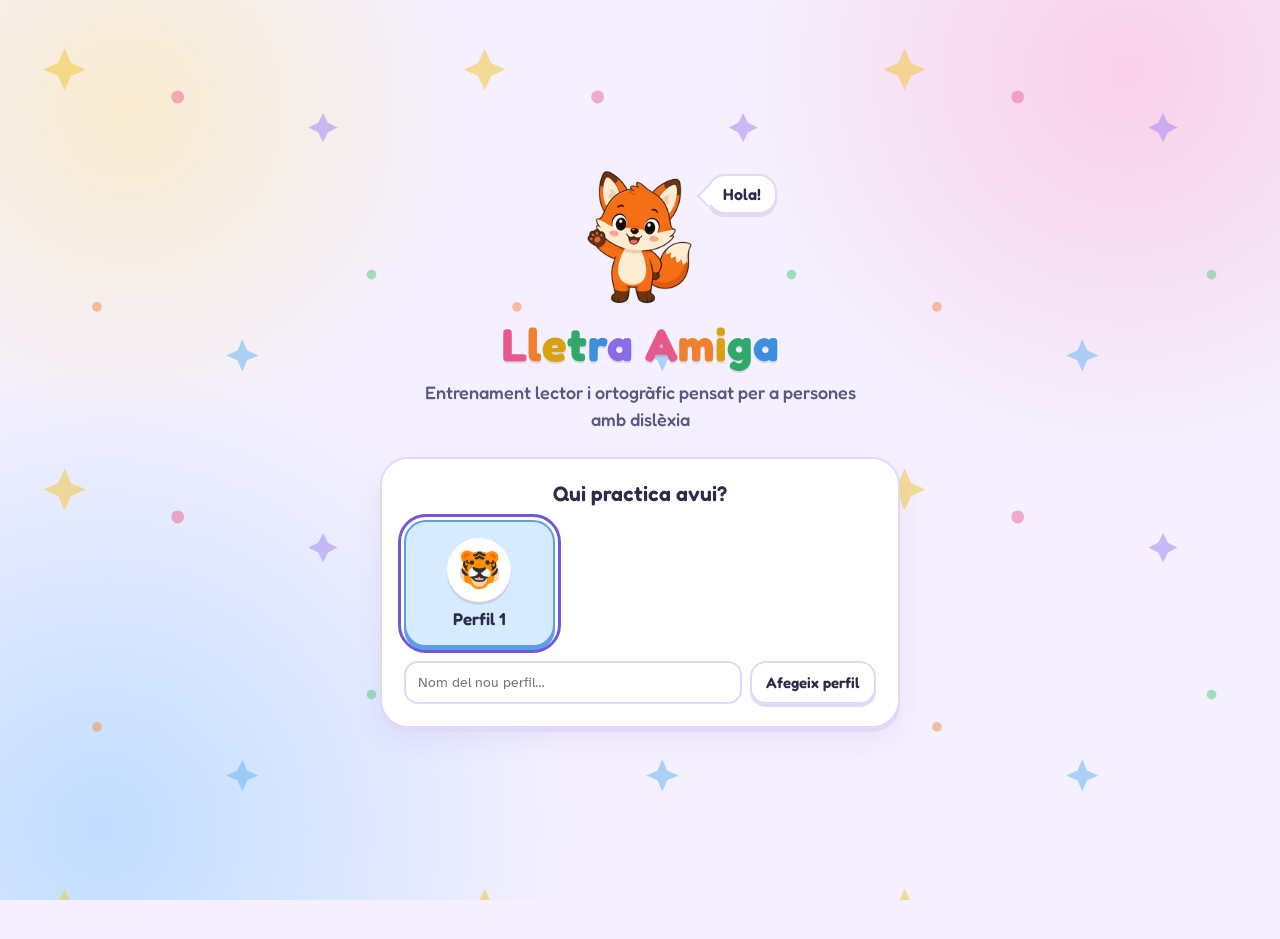
==== commit e8ae0bb1: "Missions pràctiques, escape room de debò, mapa d'instruccions i sons nous - Missió pràctica: un docu" ====
--- a/index.html
+++ b/index.html
@@ -201,8 +201,8 @@
   <section class="panel stack" id="panel-missions" role="tabpanel" hidden>
     <div class="card stack">
       <div>
-        <p class="section-title">Missions i gamificació</p>
-        <p class="section-hint">Reptes que donen una finalitat concreta a la lectura, combinant altres activitats.</p>
+        <p class="section-title">Missions</p>
+        <p class="section-hint">Llegir per fer alguna cosa: omplir una fitxa, sortir d'una sala tancada o arribar a un lloc.</p>
       </div>
       <div class="activity-grid" id="grid-missions"></div>
       <div id="missions-detail" hidden class="stack">
@@ -402,7 +402,7 @@
         <li><b>✏️ Ortografia</b>: dictats, patrons ortogràfics i errors per detectar.</li>
         <li><b>💬 Vocabulari</b>: famílies de paraules, sinònims, prefixos i sufixos.</li>
         <li><b>🧠 Comprensió</b>: idea principal, deduccions, ordenar històries i resumir.</li>
-        <li><b>🎯 Missions</b>: missions de lectura i un escape room de text.</li>
+        <li><b>🎯 Missions</b>: missions pràctiques amb documents reals, escape rooms on cal investigar la sala i un mapa per seguir instruccions.</li>
         <li><b>📈 Progrés</b>: assoliments, nivell per àrees, repàs i informes.</li>
       </ul>
     </details>
@@ -507,6 +507,7 @@
 <script src="js/banks.js"></script>
 <script src="js/content.js"></script>
 <script src="js/reports.js"></script>
+<script src="js/sfx.js"></script>
 <script src="js/game.js"></script>
 <script src="js/app.js"></script>
 </body>
--- a/css/styles.css
+++ b/css/styles.css
@@ -832,7 +832,8 @@
 }
 .home-section:hover{transform:translateY(-2px); box-shadow:0 6px 0 var(--line);}
 .home-section:active{transform:translateY(3px); box-shadow:0 1px 0 var(--line);}
-.hs-icon{font-size:40px; line-height:1; margin-bottom:4px;}
+.hs-icon{width:104px; height:104px; object-fit:contain; margin:-6px 0 0; transition:transform .15s ease-out;}
+.home-section:hover .hs-icon{transform:scale(1.06) rotate(-3deg);}
 .home-section .name{font-family:var(--font-fun); font-size:17px; font-weight:600;}
 .home-section .desc{font-size:13px; color:var(--ink-secondary); line-height:1.35;}
 .hs-meter{margin-top:4px; font-size:12px; font-weight:700; color:var(--ink-secondary); background:var(--surface); border-radius:999px; padding:2px 10px;}
@@ -849,6 +850,7 @@
   .home-action{min-height:0; padding:14px;}
   .home-sections{grid-template-columns:1fr 1fr;}
   .home-mascot{width:76px; height:76px;}
+  .hs-icon{width:84px; height:84px;}
   .home-hello .speech{font-size:17px;}
 }
 
@@ -891,7 +893,8 @@
   .panel:not([hidden]), .activity-grid:not([hidden]), .panel [id$="-detail"]:not([hidden]), .drawer-backdrop:not([hidden]) .drawer,
   .cover:not([hidden]) .cover-inner > *, .cover-mascot, .home-mascot, .feedback-banner, .ha-count, .review-item.due .monster{animation:none;}
   .game-burst{display:none;}
-  .home-action, .home-section, .home-back{transition:none;}
+  .home-action, .home-section, .home-back, .hs-icon{transition:none;}
+  .home-section:hover .hs-icon{transform:none;}
 }
 
 /* Capçalera en pantalles petites (web): botons només amb icona */
@@ -903,3 +906,78 @@
   #currentProfileName{max-width:9ch; overflow:hidden; text-overflow:ellipsis; white-space:nowrap;}
   .game-hud{margin-right:auto;}
 }
+
+/* ---------- Missions pràctiques, escape room i mapa ---------- */
+.mission-brief{
+  background:var(--c-missions); border:2px solid var(--l-missions); border-radius:var(--radius-md);
+  padding:12px 16px; font-size:16px; line-height:1.5; color:var(--ink);
+}
+.mission-doc{
+  position:relative; background:#FFFDF5; color:#2E2A4A; border:2px solid #E6DCC0; border-radius:6px;
+  padding:18px 20px 16px; box-shadow:0 6px 0 #E6DCC0, 0 14px 26px rgba(85,59,181,.10); transform:rotate(-.4deg);
+  font-family:var(--font-reading); font-size:calc(var(--reading-size) * .85); line-height:1.6; letter-spacing:var(--reading-tracking);
+}
+.mission-doc::before{ content:"📌"; position:absolute; top:-14px; left:50%; transform:translateX(-50%); font-size:22px; }
+.mission-doc p{margin:0 0 4px;}
+.mission-doc .md-title{font-family:var(--font-fun); font-weight:600; font-size:1.15em; color:#553BB5; margin-bottom:8px;}
+.mission-form{background:var(--surface-2, var(--accent-soft)); border:2px dashed var(--border); border-radius:var(--radius-md); padding:12px 14px;}
+.mf-title{margin:0 0 8px; font-family:var(--font-fun); font-weight:600; font-size:16px; color:var(--ink);}
+.mf-row{display:grid; grid-template-columns:minmax(0,1fr) minmax(0,1.1fr); gap:10px; align-items:center; padding:6px 8px; border-radius:12px;}
+.mf-row span{font-size:15px; color:var(--ink);}
+.mf-row .field{min-height:0; padding:9px 12px; margin:0;}
+.mf-row.ok{background:var(--success-soft);}
+.mf-row.ok .field{border-color:var(--success);}
+.mf-row.ok span::after{content:" ✓"; color:var(--success); font-weight:700;}
+.mf-row.bad{background:var(--warning-soft);}
+.mf-row.bad .field{border-color:var(--warning);}
+.choice-btn.missing{border-style:dashed; border-color:var(--warning); color:var(--warning);}
+@media (max-width:560px){ .mf-row{grid-template-columns:1fr; gap:4px;} }
+
+.escape-scene{
+  display:grid; grid-template-columns:repeat(auto-fit, minmax(130px, 1fr)); gap:14px; padding:18px;
+  border-radius:var(--radius-lg); background:linear-gradient(180deg, #3B3266 0%, #2A2350 100%); box-shadow:inset 0 -10px 0 rgba(0,0,0,.18);
+}
+.escape-object{
+  display:flex; flex-direction:column; align-items:center; gap:4px; padding:14px 8px 12px; border-radius:20px;
+  background:#4A4080; border:2px solid #6C5FB0; color:#F1EEFF; box-shadow:0 5px 0 #231C45; transition:transform .1s;
+}
+.escape-object:hover:not(:disabled){transform:translateY(-3px) rotate(-1deg);}
+.escape-object .eo-icon{font-size:46px; line-height:1;}
+.escape-object .eo-name{font-family:var(--font-fun); font-weight:600; font-size:15px;}
+.escape-object .eo-hint{font-size:12px; opacity:.8;}
+.escape-object.solved{background:#2F5D3E; border-color:#62AE3E; opacity:1;}
+.escape-object .eo-piece{font-family:var(--font-fun); font-weight:700; font-size:18px; color:#F4C842;}
+.escape-inventory{display:flex; flex-wrap:wrap; align-items:center; gap:8px; font-size:15px; color:var(--ink);}
+.ei-piece{background:#F4C842; color:#2E2A4A; border-radius:999px; padding:3px 12px; box-shadow:0 3px 0 #C99A12;}
+.ei-empty{color:var(--ink-muted);}
+.escape-clue{background:#FFFDF5; color:#2E2A4A; border:2px solid #E6DCC0; border-radius:14px; padding:14px 18px; box-shadow:0 5px 0 #E6DCC0;}
+.ec-object{margin:0 0 8px; font-family:var(--font-fun); font-weight:600; font-size:18px;}
+.ec-text{color:#2E2A4A;}
+.er-word{cursor:pointer; border-radius:6px; padding:0 2px;}
+.er-word:hover{background:#ECE6FF;}
+.er-word.match{background:var(--success-soft); color:var(--success); text-decoration:line-through;}
+.er-word.miss{background:var(--warning-soft); color:var(--warning);}
+.er-piece{font-size:22px;}
+.escape-note{background:#FFF0BF; color:#2E2A4A; border-radius:4px; padding:16px 18px; transform:rotate(.6deg); box-shadow:0 8px 18px rgba(0,0,0,.12); font-size:17px; line-height:1.5;}
+.escape-code{max-width:180px; font-family:var(--font-fun); font-size:26px; letter-spacing:.3em; text-align:center; text-transform:uppercase;}
+.escape-win{text-align:center; padding:22px; border-radius:var(--radius-lg); background:var(--c-missions); border:2px solid var(--l-missions);}
+.ew-icon{font-size:64px; animation:la-pop .5s ease-out;}
+.ew-title{font-family:var(--font-fun); font-size:22px; font-weight:600; margin:6px 0;}
+
+.town-map{display:grid; gap:4px; padding:8px; border-radius:var(--radius-md); background:#B9B3C9; max-width:560px; width:100%; margin:0 auto;}
+.town-cell{
+  position:relative; aspect-ratio:1; border-radius:8px; background:#E7E3EE;
+  display:flex; flex-direction:column; align-items:center; justify-content:center; overflow:hidden;
+}
+.town-cell.place{background:#D3F3E2;}
+.town-cell.trail{background:#ECE6FF; box-shadow:inset 0 0 0 3px #A893FF;}
+.town-cell.route{box-shadow:inset 0 0 0 4px #F4C842; background:#FFF0BF;}
+.town-cell.goal{box-shadow:inset 0 0 0 4px var(--success);}
+.tc-icon{font-size:clamp(18px, 5vw, 30px); line-height:1;}
+.tc-name{font-size:clamp(9px, 2.2vw, 12px); font-weight:700; color:#2E2A4A;}
+.town-fox{position:absolute; inset:6%; width:88%; height:88%; object-fit:contain; filter:drop-shadow(0 3px 3px rgba(0,0,0,.3)); animation:la-pop .25s ease-out;}
+.town-pad{display:grid; grid-template-columns:repeat(3, auto); grid-template-areas:". up ." "left . right" ". down ."; justify-content:center; gap:6px;}
+.town-pad [data-dy="-1"]{grid-area:up;} .town-pad [data-dy="1"]{grid-area:down;}
+.town-pad [data-dx="-1"]{grid-area:left;} .town-pad [data-dx="1"]{grid-area:right;}
+.town-text{font-family:var(--font-reading); font-size:calc(var(--reading-size) * .9); line-height:1.6;}
+@media (prefers-reduced-motion: reduce){ .town-fox, .ew-icon{animation:none;} .escape-object{transition:none;} }
